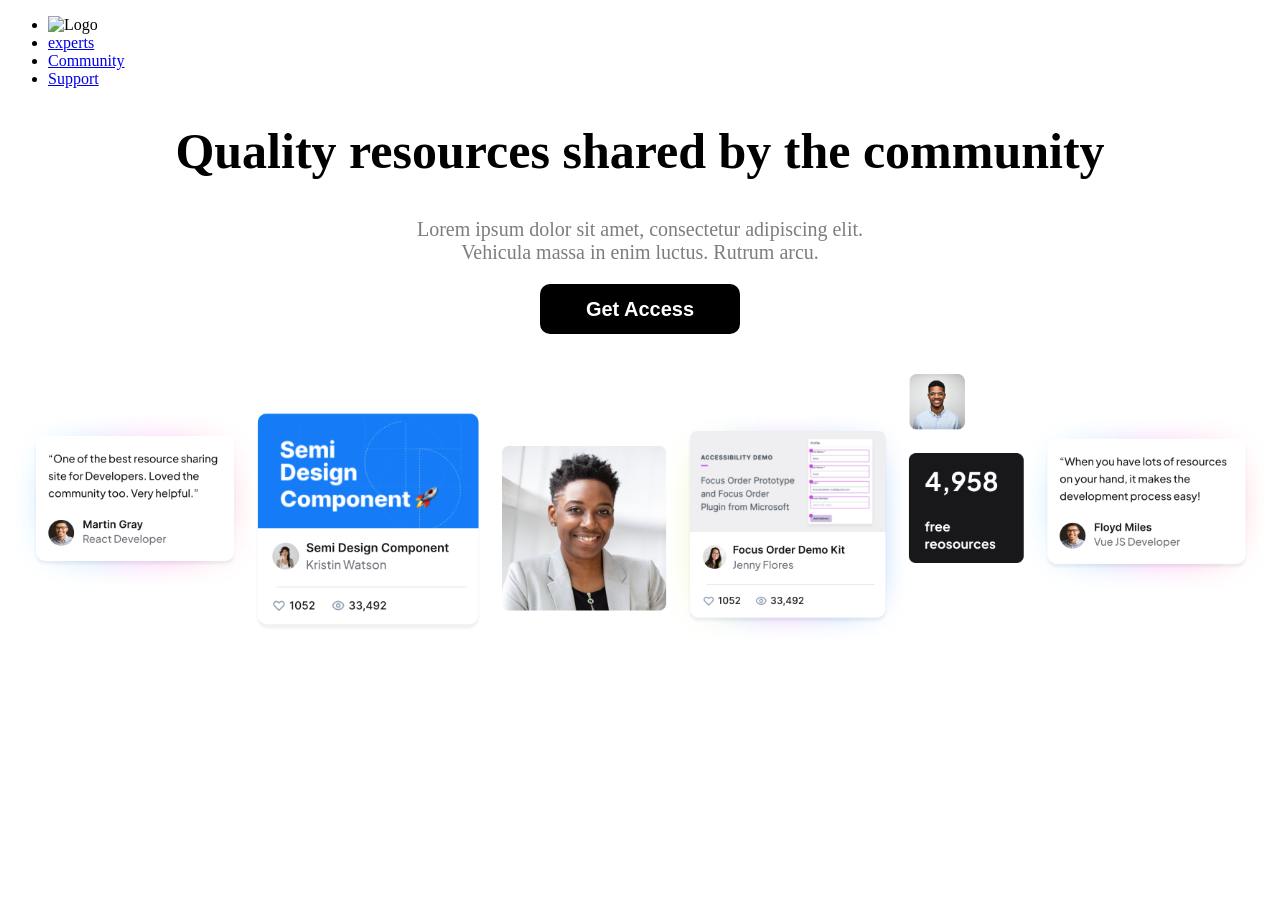
==== index.html @ e7517584 "buat html dan css saya sudah buat bagian header, judul, deskripsi dan button, gambar." ====
<!DOCTYPE html>
<html lang="en">
  <head>
    <meta charset="UTF-8" />
    <meta name="viewport" content="width=device-width, initial-scale=1.0" />
    <title>Belajar HTML , CSS dan JavaScript</title>
    <link rel="stylesheet" href="style.css" />
  </head>
  <body>
    <nav>
      <ul>
        <li><img src="logo.png" alt="Logo" /></li>
        <li><a href="index.html">experts</a></li>
        <li><a href="html.html">Community</a></li>
        <li><a href="css.html">Support</a></li>
      </ul>
    </nav>

    <h1 class="title">Quality resources shared by the community</h1>
    <div class="centered">
      <p class="description">
        Lorem ipsum dolor sit amet, consectetur adipiscing elit. Vehicula massa
        in enim luctus. Rutrum arcu.
      </p>
    </div>

    <div class="centered">
      <button type="button">Get Access</button>
    </div>

    <div class="image-container">
      <img class="image" src="img/illustration.png" alt="Community" />
    </div>
  </body>
</html>
---- style.css ----
.title {
  font-size: 50px;
  text-align: center;
}

.description {
  font-size: 20px;
  text-align: center;
  color: #7d7d7d;
  margin-top: 5px;
  width: 500px;
}

.centered {
  display: flex;
  justify-content: center;
  align-items: center;
}

button {
  background-color: black;
  color: white;
  font-size: 20px;
  font-weight: bold;
  width: 200px;
  height: 50px;
  border: none;
  border-radius: 10px;
}

.image-container {
  display: flex;
  justify-content: center;
  align-items: center;
  margin-top: 20px;
}

.image {
  margin-top: 20px;
  width: 100%;
  height: auto;
}
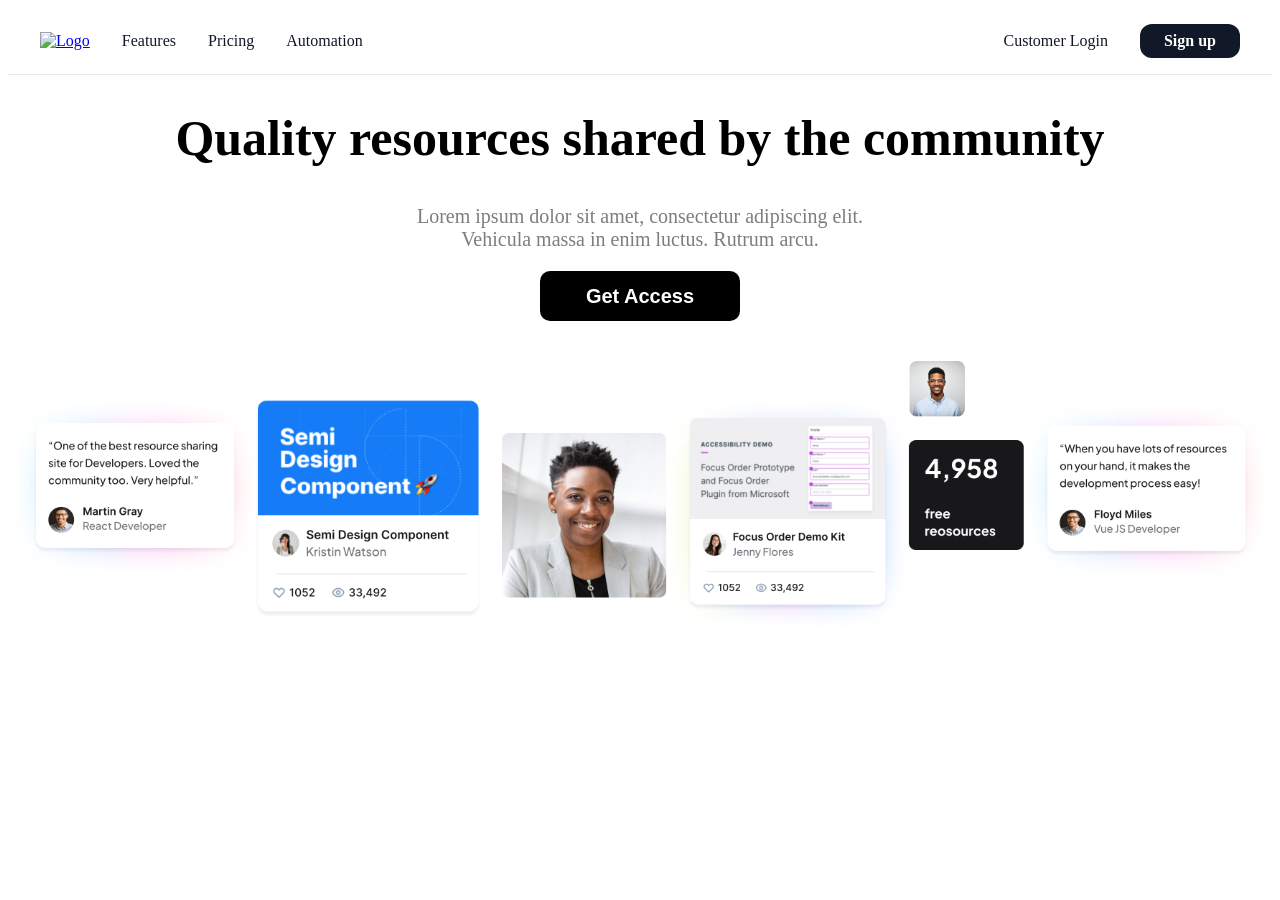
==== commit 4676aab6: "update" ====
--- a/index.html
+++ b/index.html
@@ -5,16 +5,67 @@
     <meta name="viewport" content="width=device-width, initial-scale=1.0" />
     <title>Belajar HTML , CSS dan JavaScript</title>
     <link rel="stylesheet" href="style.css" />
+    <link rel="shortcut icon" href="img/favicon.ico" type="image/x-icon" />
   </head>
+
   <body>
-    <nav>
-      <ul>
-        <li><img src="logo.png" alt="Logo" /></li>
-        <li><a href="index.html">experts</a></li>
-        <li><a href="html.html">Community</a></li>
-        <li><a href="css.html">Support</a></li>
-      </ul>
-    </nav>
+    <header>
+      <div class="container">
+        <!-- Baris utama -->
+        <div class="header-main">
+          <!-- Logo -->
+          <div class="logo">
+            <a href="#"
+              ><img
+                src="https://cdn.rareblocks.xyz/collection/clarity/images/logo.svg"
+                alt="Logo"
+            /></a>
+          </div>
+
+          <!-- Menu kiri (desktop) -->
+          <nav class="menu-left">
+            <a href="#">Features</a>
+            <a href="#">Pricing</a>
+            <a href="#">Automation</a>
+          </nav>
+
+          <!-- Menu kanan (desktop) -->
+          <nav class="menu-right">
+            <a href="#">Customer Login</a>
+            <a href="#" class="btn">Sign up</a>
+          </nav>
+
+          <!-- Tombol burger (mobile) -->
+          <button class="burger" id="burger-btn" aria-label="Toggle Menu">
+            <svg
+              id="burger-icon"
+              xmlns="http://www.w3.org/2000/svg"
+              fill="none"
+              viewBox="0 0 24 24"
+              stroke="currentColor"
+              width="28"
+              height="28"
+            >
+              <path
+                stroke-linecap="round"
+                stroke-linejoin="round"
+                stroke-width="1.5"
+                d="M4 6h16M4 12h16M4 18h16"
+              />
+            </svg>
+          </button>
+        </div>
+
+        <!-- Menu mobile -->
+        <div class="mobile-menu" id="mobile-menu">
+          <a href="#">Features</a>
+          <a href="#">Pricing</a>
+          <a href="#">Automation</a>
+          <a href="#">Customer Login</a>
+          <a href="#" class="btn">Sign up</a>
+        </div>
+      </div>
+    </header>
 
     <h1 class="title">Quality resources shared by the community</h1>
     <div class="centered">
--- a/style.css
+++ b/style.css
@@ -1,3 +1,111 @@
+/* Header */
+header {
+  background: white;
+  border-bottom: 1px solid #e5e7eb;
+  padding: 1rem 0;
+}
+
+/* Container */
+.container {
+  max-width: 1200px;
+  margin: 0 auto;
+  padding: 0 1rem;
+}
+
+/* Baris utama header */
+.header-main {
+  display: flex;
+  align-items: center;
+  justify-content: space-between;
+}
+
+/* Logo */
+.logo img {
+  height: 40px;
+}
+
+/* Menu desktop kiri */
+.menu-left {
+  display: flex;
+  gap: 2rem;
+  margin-left: 2rem;
+  margin-right: auto;
+}
+
+/* Menu desktop kanan */
+.menu-right {
+  display: flex;
+  gap: 2rem;
+  align-items: center;
+}
+
+/* Link menu */
+nav a {
+  text-decoration: none;
+  color: #111827;
+  font-weight: 500;
+  transition: color 0.2s;
+}
+nav a:hover {
+  color: rgba(17, 24, 39, 0.5);
+}
+
+/* Tombol Sign up */
+.btn {
+  background: #111827;
+  color: white;
+  padding: 0.5rem 1.5rem;
+  border-radius: 12px;
+  font-weight: bold;
+  text-decoration: none;
+  transition: background 0.2s;
+}
+.btn:hover {
+  background: #4b5563;
+}
+
+/* Tombol burger */
+.burger {
+  display: none;
+  background: none;
+  border: none;
+  cursor: pointer;
+}
+
+/* Menu mobile */
+.mobile-menu {
+  display: none;
+  flex-direction: column;
+  gap: 1rem;
+  padding: 1rem;
+  background: white;
+  border: 1px solid #e5e7eb;
+  border-radius: 8px;
+  margin-top: 1rem;
+}
+.mobile-menu a {
+  padding: 0.75rem 1rem;
+  border-radius: 8px;
+  transition: background 0.2s;
+}
+.mobile-menu a:hover {
+  background: #f3f4f6;
+}
+
+/* Responsive */
+@media (max-width: 1024px) {
+  .menu-left,
+  .menu-right {
+    display: none; /* Sembunyikan menu desktop */
+  }
+  .burger {
+    display: block; /* Tampilkan tombol burger */
+  }
+  .mobile-menu.show {
+    display: flex; /* Tampilkan menu mobile saat aktif */
+  }
+}
+
 .title {
   font-size: 50px;
   text-align: center;
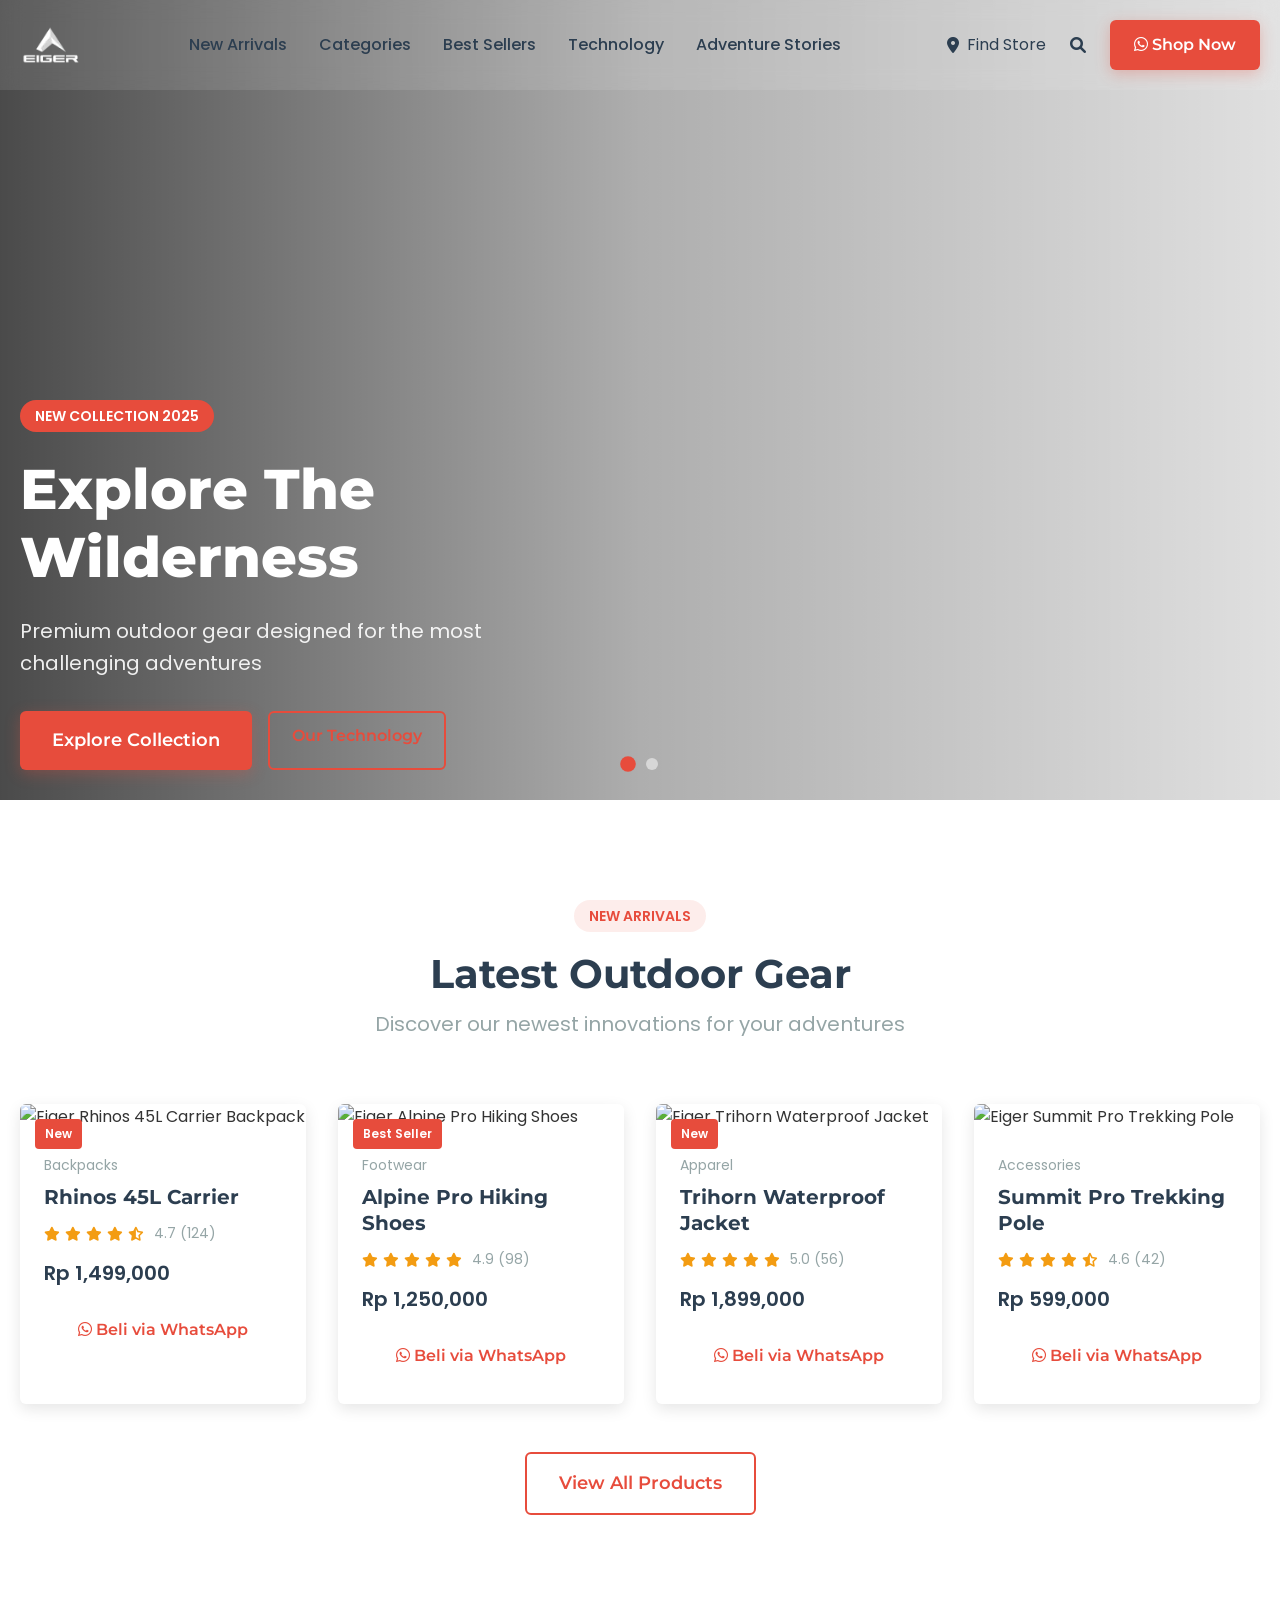
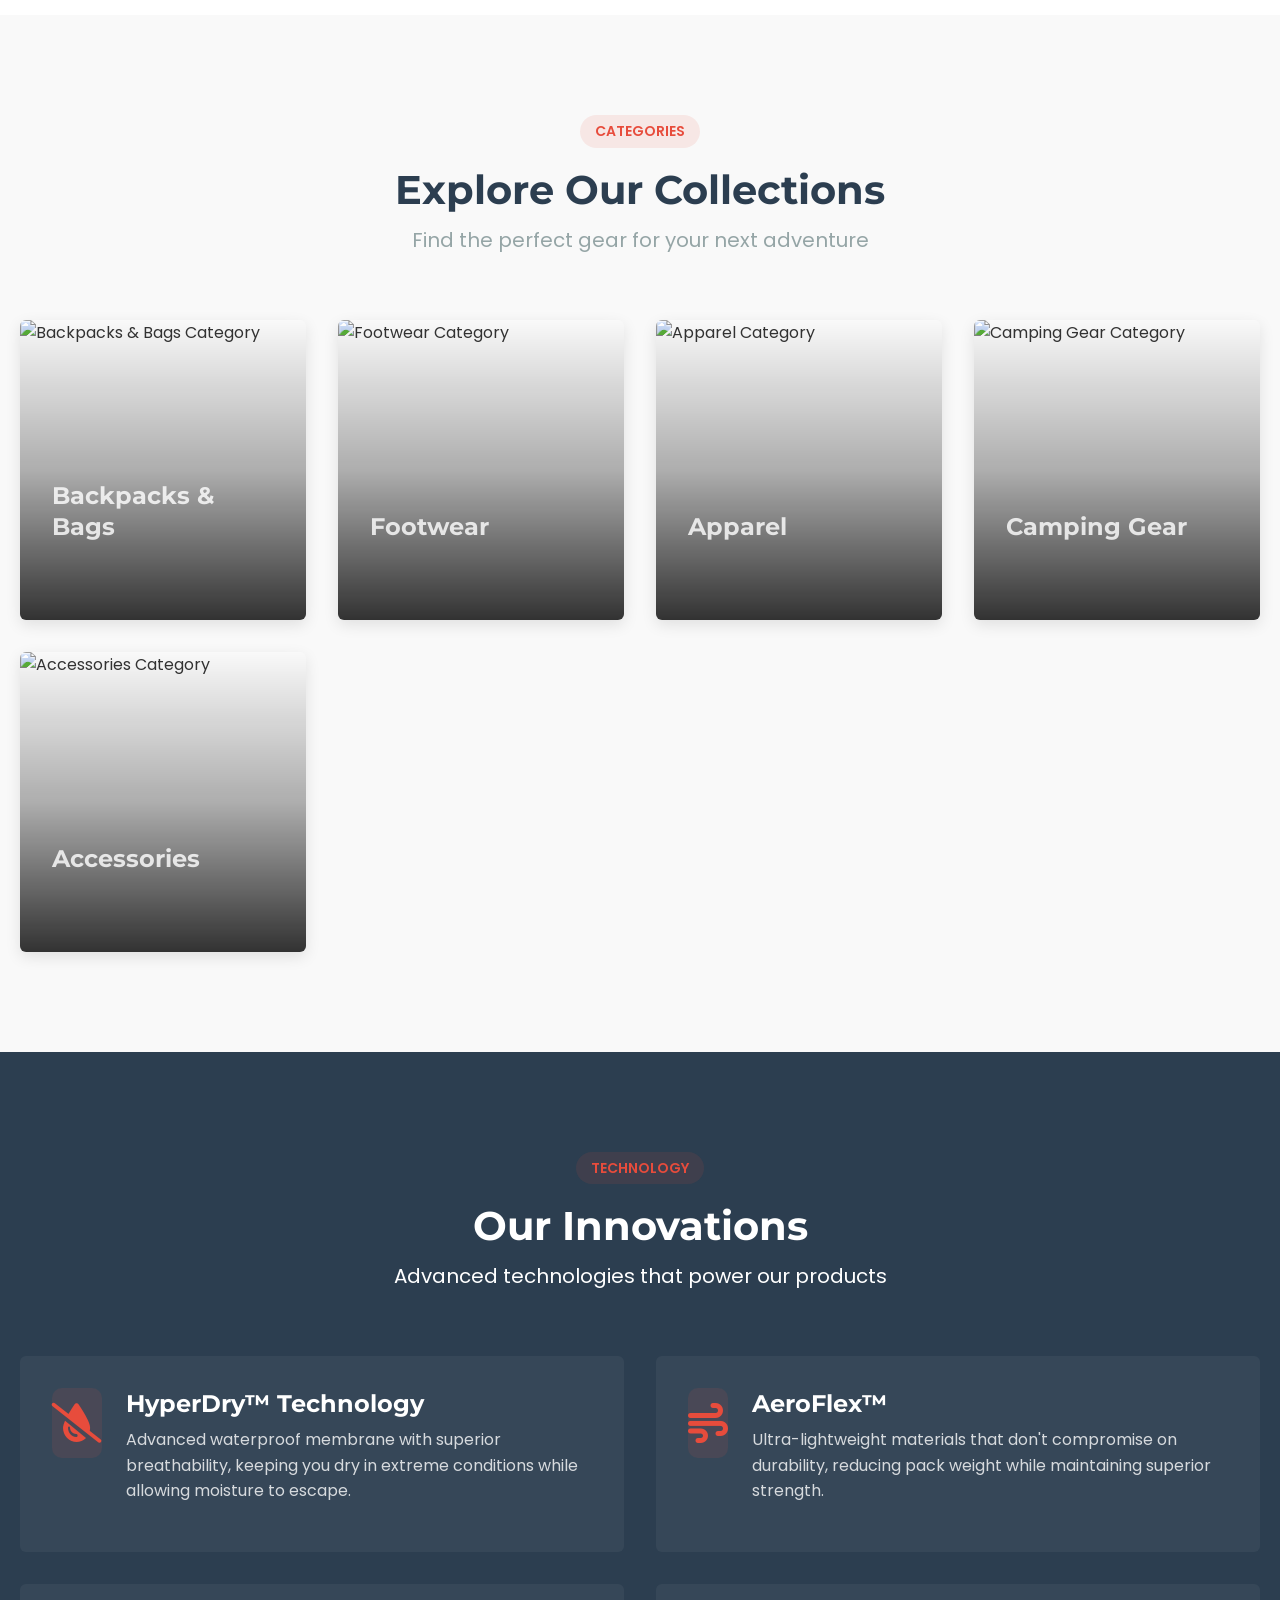
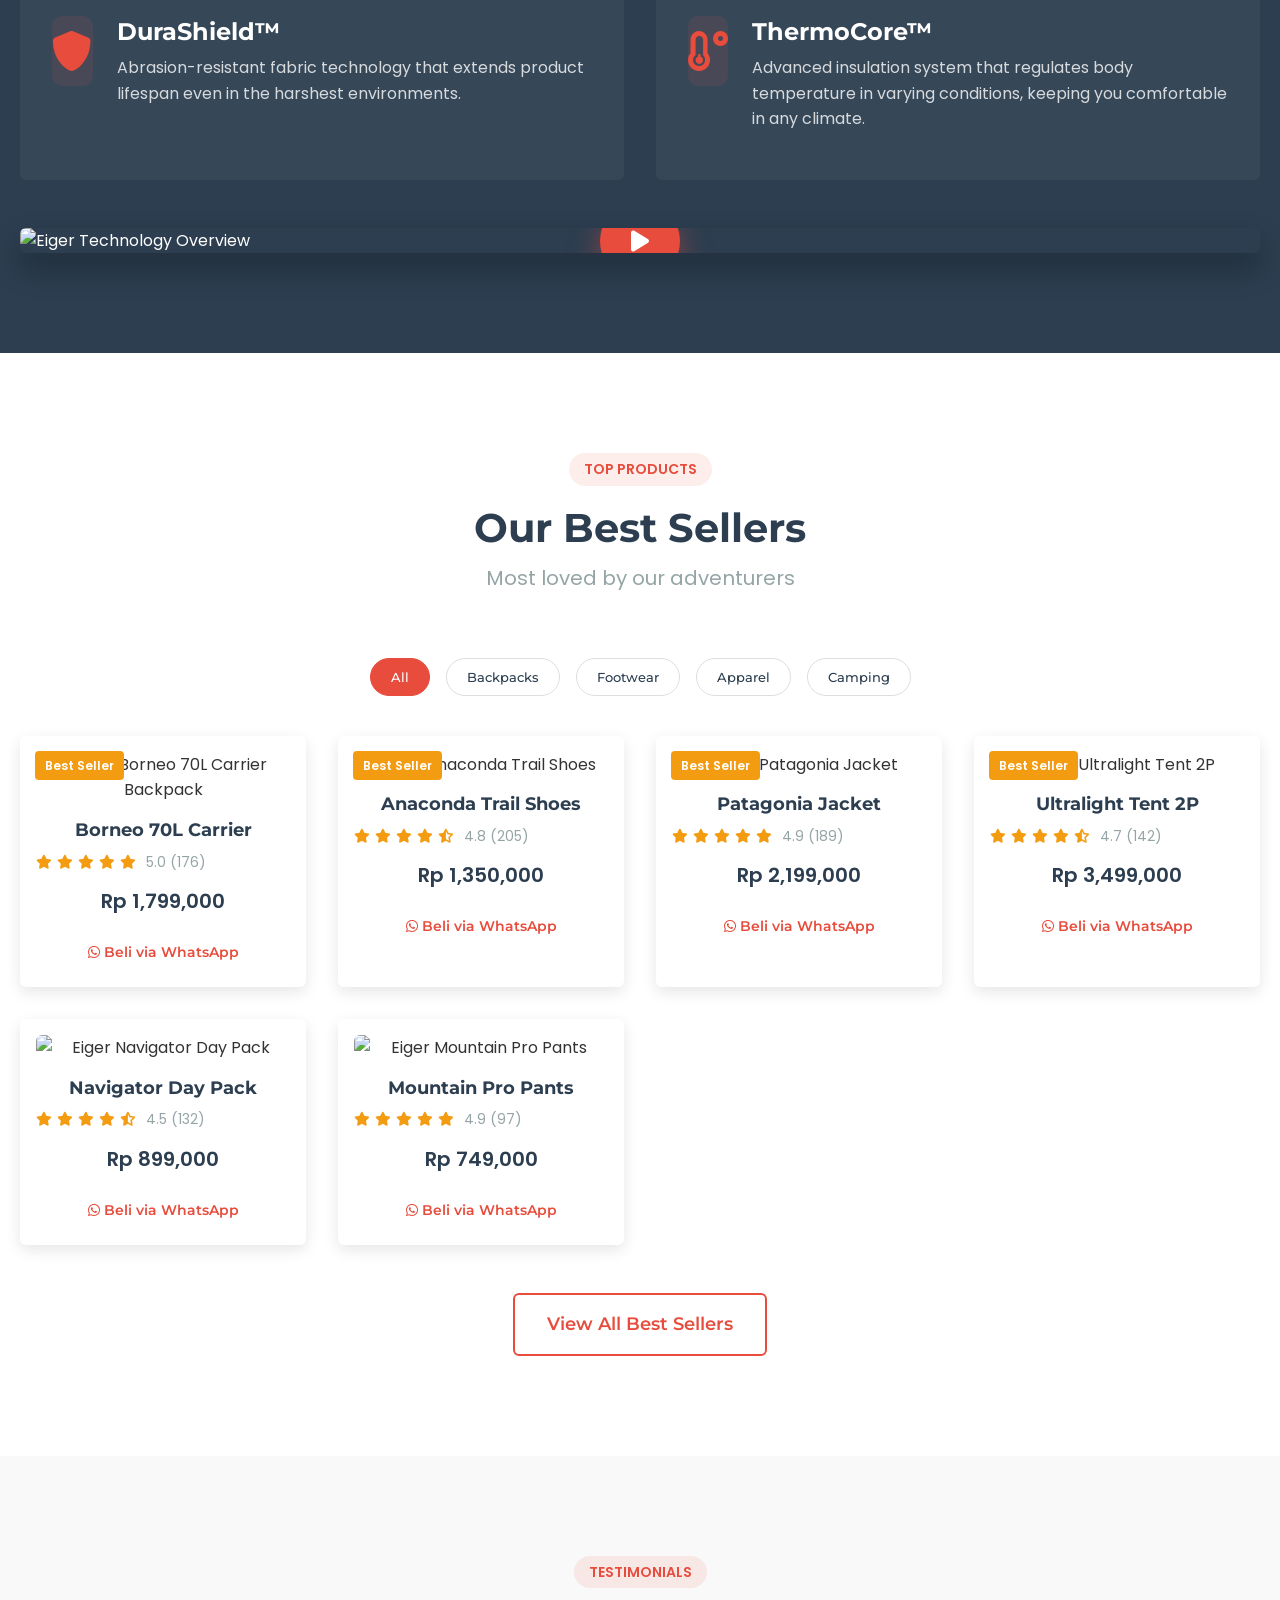
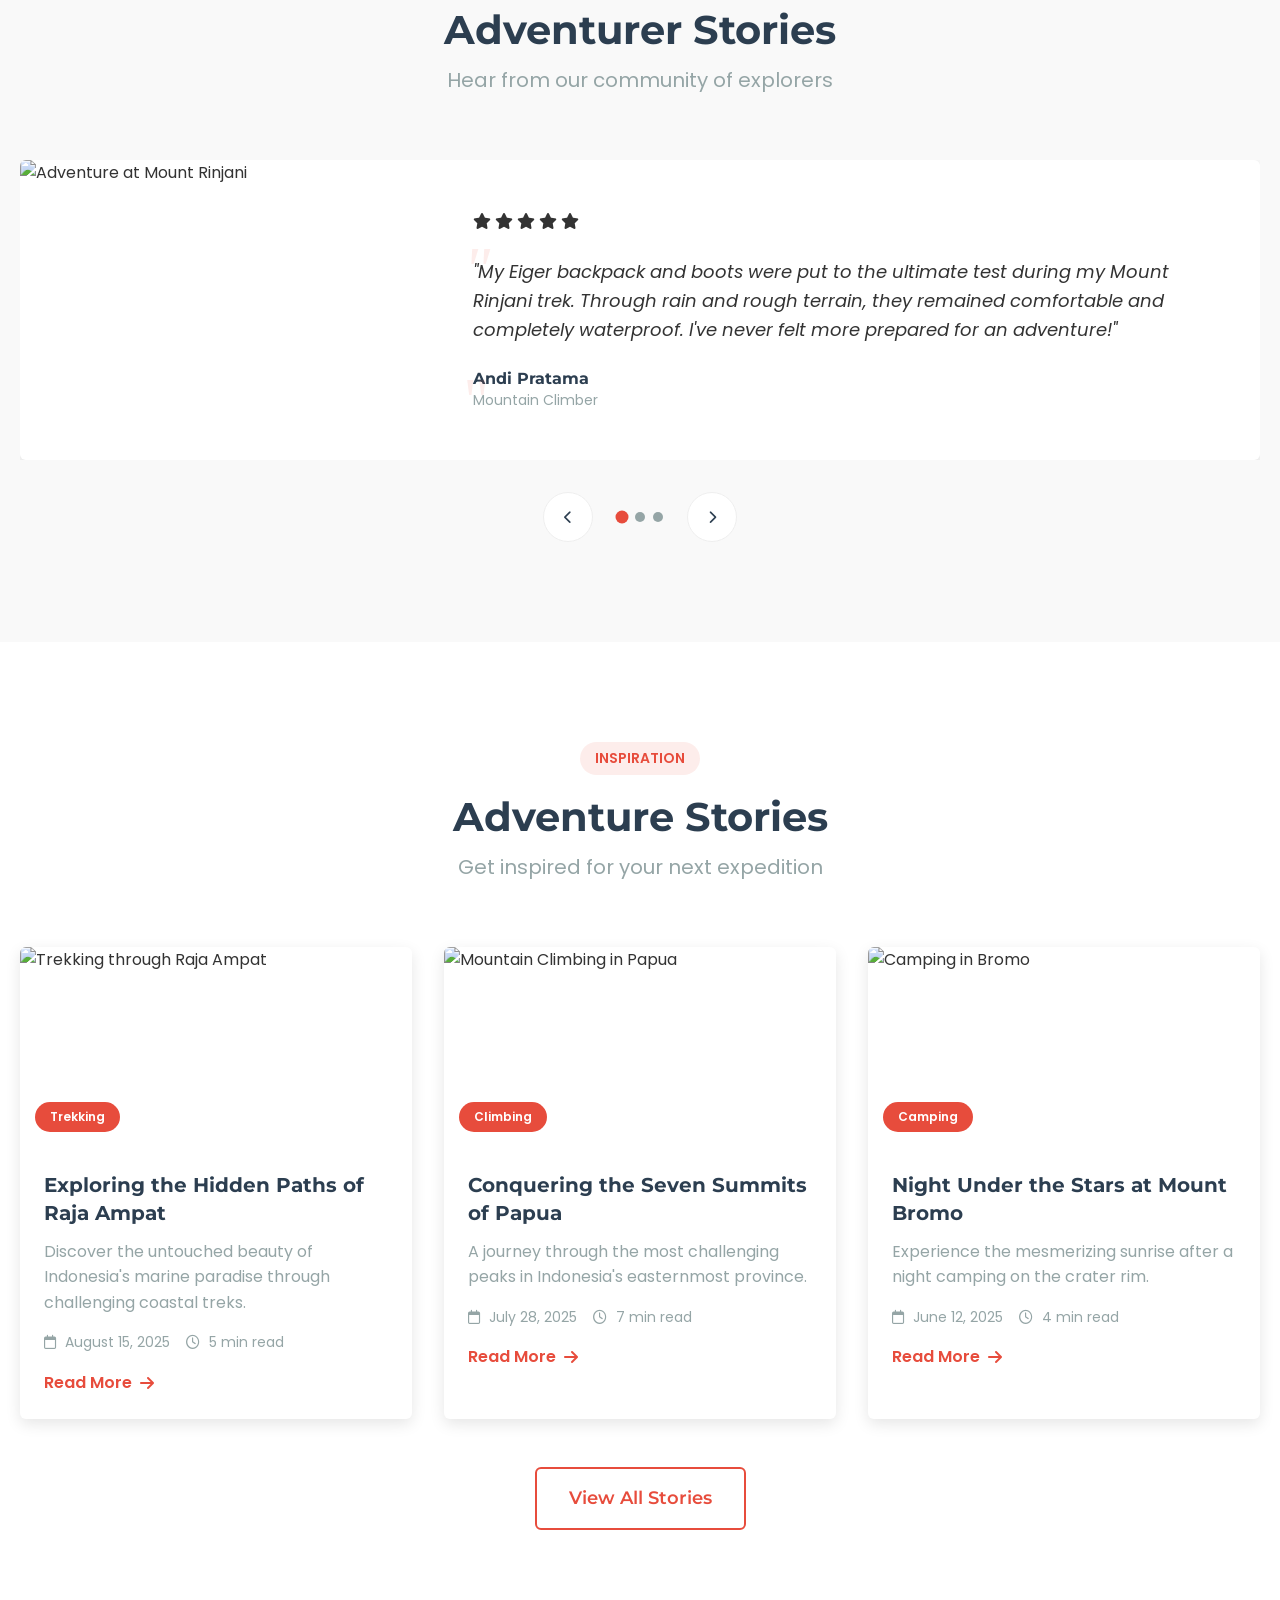
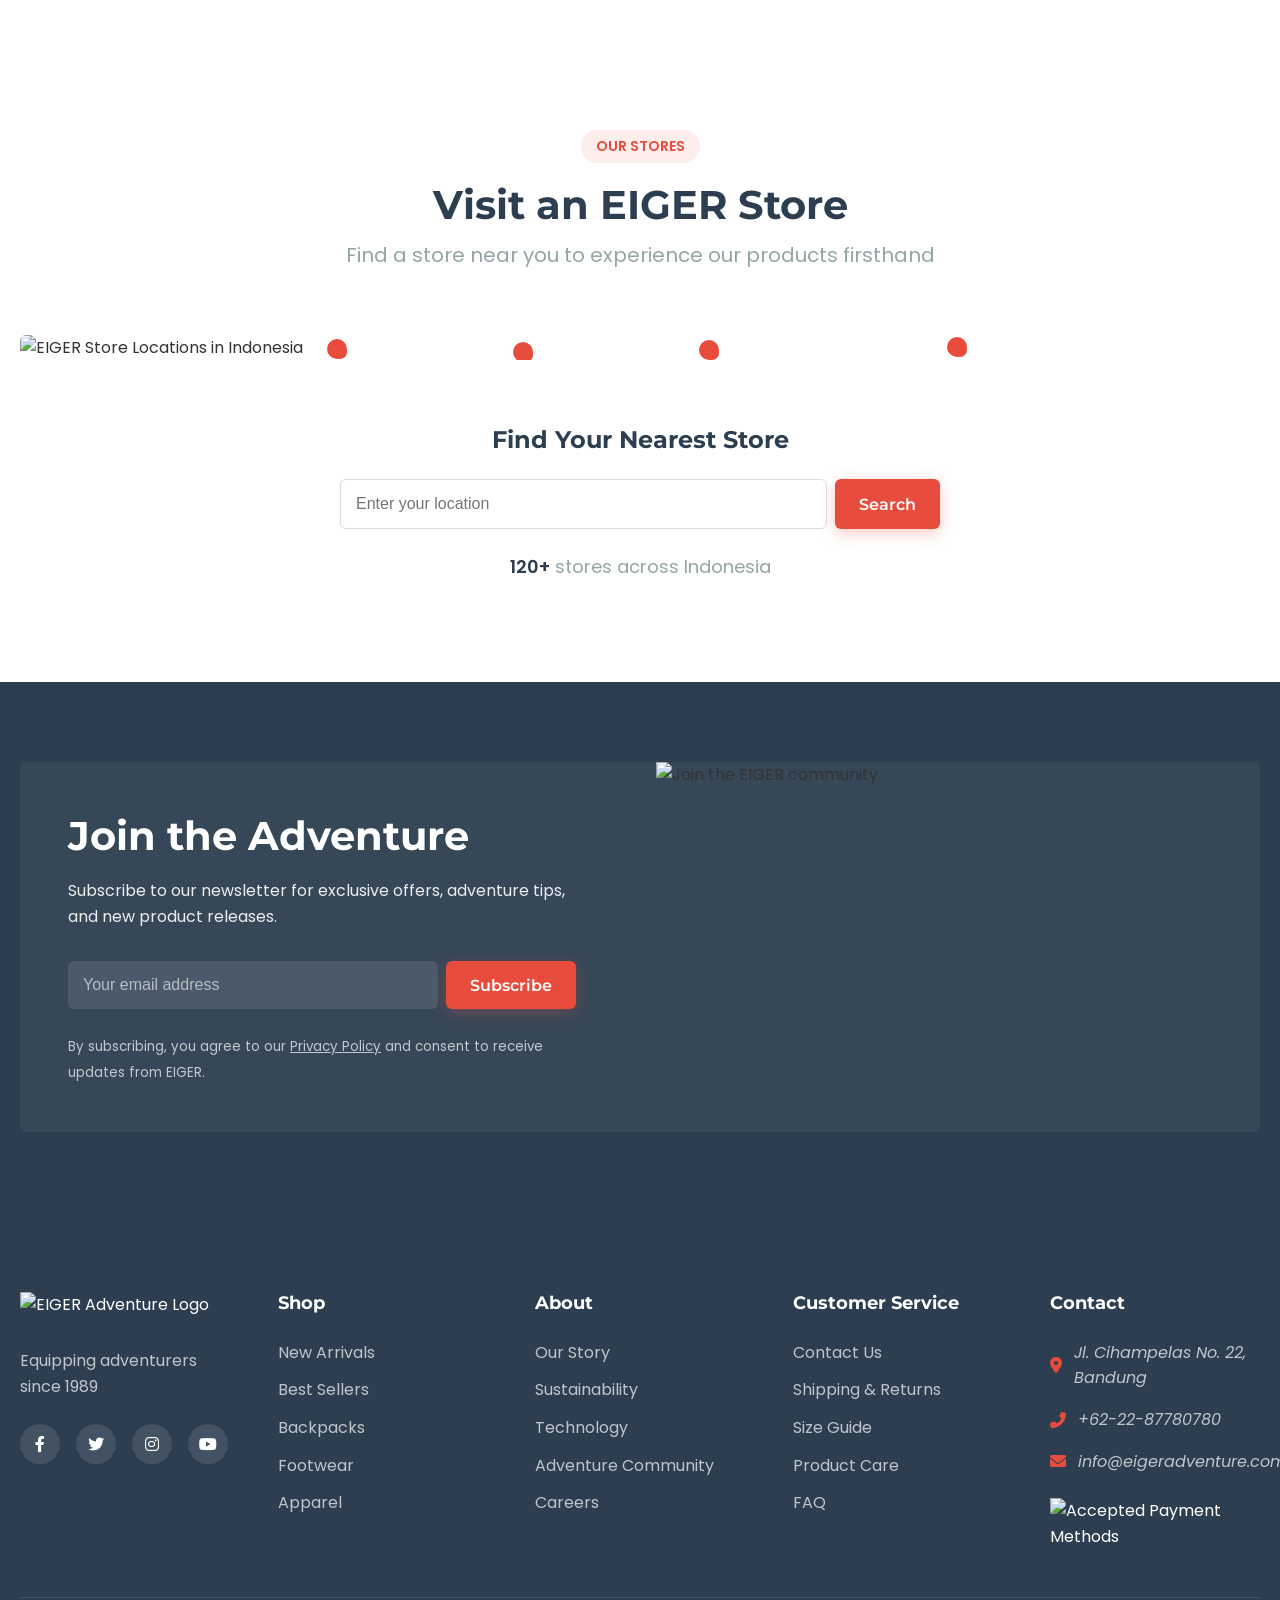
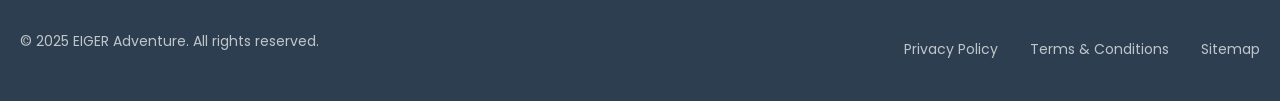
==== commit b6dbb869: "update" ====
--- a/index.html
+++ b/index.html
@@ -1,86 +1,1117 @@
 <!DOCTYPE html>
-<html lang="en">
+<html lang="id">
   <head>
     <meta charset="UTF-8" />
     <meta name="viewport" content="width=device-width, initial-scale=1.0" />
-    <title>Belajar HTML , CSS dan JavaScript</title>
+
+    <!-- SEO Meta Tags -->
+    <title>EIGER Adventure | Outdoor Gear & Apparel Indonesia</title>
+    <meta
+      name="description"
+      content="Peralatan outdoor dan apparel berkualitas tinggi untuk petualangan alam. Produk lokal Indonesia dengan standar internasional. Temukan koleksi terbaru tas, sepatu, jaket, dan perlengkapan outdoor lainnya."
+    />
+    <meta
+      name="keywords"
+      content="eiger, adventure, outdoor, tas gunung, sepatu hiking, jaket gunung, perlengkapan hiking, perlengkapan outdoor, adventure gear, indonesia"
+    />
+
+    <!-- Open Graph / Facebook -->
+    <meta property="og:type" content="website" />
+    <meta property="og:url" content="https://www.eigeradventure.com/id/" />
+    <meta
+      property="og:title"
+      content="EIGER Adventure | Outdoor Gear & Apparel Indonesia"
+    />
+    <meta
+      property="og:description"
+      content="Peralatan outdoor dan apparel berkualitas tinggi untuk petualangan alam. Produk lokal Indonesia dengan standar internasional."
+    />
+    <meta property="og:image" content="img/eiger-social-preview.jpg" />
+
+    <!-- Twitter -->
+    <meta property="twitter:card" content="summary_large_image" />
+    <meta property="twitter:url" content="https://www.eigeradventure.com/id/" />
+    <meta
+      property="twitter:title"
+      content="EIGER Adventure | Outdoor Gear & Apparel Indonesia"
+    />
+    <meta
+      property="twitter:description"
+      content="Peralatan outdoor dan apparel berkualitas tinggi untuk petualangan alam. Produk lokal Indonesia dengan standar internasional."
+    />
+    <meta property="twitter:image" content="img/eiger-social-preview.jpg" />
+
+    <!-- Favicon -->
+    <link
+      rel="shortcut icon"
+      href="img/apple-touch-icon.png"
+      type="image/x-icon"
+    />
+
+    <!-- Fonts -->
+    <link rel="preconnect" href="https://fonts.googleapis.com" />
+    <link rel="preconnect" href="https://fonts.gstatic.com" crossorigin />
+    <link
+      href="https://fonts.googleapis.com/css2?family=Montserrat:wght@400;500;600;700;800&family=Poppins:wght@300;400;500;600;700&display=swap"
+      rel="stylesheet"
+    />
+
+    <!-- Font Awesome -->
+    <link
+      rel="stylesheet"
+      href="https://cdnjs.cloudflare.com/ajax/libs/font-awesome/6.0.0/css/all.min.css"
+    />
+
+    <!-- AOS Animation Library -->
+    <link href="https://unpkg.com/aos@2.3.1/dist/aos.css" rel="stylesheet" />
+
+    <!-- Custom CSS -->
     <link rel="stylesheet" href="style.css" />
-    <link rel="shortcut icon" href="img/favicon.ico" type="image/x-icon" />
+
+    <!-- Structured Data for SEO -->
+    <script type="application/ld+json">
+      {
+        "@context": "https://schema.org",
+        "@type": "Organization",
+        "name": "EIGER Adventure",
+        "url": "https://www.eigeradventure.com/id/",
+        "logo": "https://www.eigeradventure.com/id/img/logo.png",
+        "contactPoint": {
+          "@type": "ContactPoint",
+          "telephone": "+62-22-87780780",
+          "contactType": "customer service",
+          "availableLanguage": ["Indonesian", "English"]
+        },
+        "sameAs": [
+          "https://www.facebook.com/eigeradventure",
+          "https://twitter.com/eigeradventure",
+          "https://www.instagram.com/eigeradventure/",
+          "https://www.youtube.com/user/eigerchannel"
+        ]
+      }
+    </script>
   </head>
 
   <body>
-    <header>
+    <!-- Header Navigation -->
+    <header class="glass-nav">
       <div class="container">
-        <!-- Baris utama -->
         <div class="header-main">
           <!-- Logo -->
           <div class="logo">
-            <a href="#"
-              ><img
-                src="https://cdn.rareblocks.xyz/collection/clarity/images/logo.svg"
-                alt="Logo"
-            /></a>
-          </div>
-
-          <!-- Menu kiri (desktop) -->
-          <nav class="menu-left">
-            <a href="#">Features</a>
-            <a href="#">Pricing</a>
-            <a href="#">Automation</a>
+            <a href="#">
+              <img
+                src="img/logo_white.webp"
+                alt="EIGER Adventure Logo"
+                class="logo-img"
+              />
+            </a>
+          </div>
+
+          <!-- Desktop Menu -->
+          <nav class="main-nav">
+            <ul>
+              <li><a href="#new-arrivals">New Arrivals</a></li>
+              <li><a href="#categories">Categories</a></li>
+              <li><a href="#best-sellers">Best Sellers</a></li>
+              <li><a href="#technology">Technology</a></li>
+              <li><a href="#stories">Adventure Stories</a></li>
+            </ul>
           </nav>
 
-          <!-- Menu kanan (desktop) -->
-          <nav class="menu-right">
-            <a href="#">Customer Login</a>
-            <a href="#" class="btn">Sign up</a>
-          </nav>
-
-          <!-- Tombol burger (mobile) -->
+          <!-- Right Menu -->
+          <div class="nav-right">
+            <a href="#stores" class="nav-link"
+              ><i class="fas fa-map-marker-alt"></i> Find Store</a
+            >
+            <a href="#" class="nav-link"><i class="fas fa-search"></i></a>
+            <a
+              href="https://wa.me/6281234567890?text=Halo,%20saya%20tertarik%20dengan%20produk%20EIGER.%20Bisa%20saya%20tanya-tanya%20lebih%20lanjut?"
+              class="btn btn-primary"
+              ><i class="fab fa-whatsapp"></i> Shop Now</a
+            >
+          </div>
+
+          <!-- Mobile Menu Button -->
           <button class="burger" id="burger-btn" aria-label="Toggle Menu">
-            <svg
-              id="burger-icon"
-              xmlns="http://www.w3.org/2000/svg"
-              fill="none"
-              viewBox="0 0 24 24"
-              stroke="currentColor"
-              width="28"
-              height="28"
-            >
-              <path
-                stroke-linecap="round"
-                stroke-linejoin="round"
-                stroke-width="1.5"
-                d="M4 6h16M4 12h16M4 18h16"
-              />
-            </svg>
+            <span class="burger-line"></span>
+            <span class="burger-line"></span>
+            <span class="burger-line"></span>
           </button>
         </div>
-
-        <!-- Menu mobile -->
-        <div class="mobile-menu" id="mobile-menu">
-          <a href="#">Features</a>
-          <a href="#">Pricing</a>
-          <a href="#">Automation</a>
-          <a href="#">Customer Login</a>
-          <a href="#" class="btn">Sign up</a>
+      </div>
+
+      <!-- Mobile Menu -->
+      <div class="mobile-menu" id="mobile-menu">
+        <div class="container">
+          <ul>
+            <li><a href="#new-arrivals">New Arrivals</a></li>
+            <li><a href="#categories">Categories</a></li>
+            <li><a href="#best-sellers">Best Sellers</a></li>
+            <li><a href="#technology">Technology</a></li>
+            <li><a href="#stories">Adventure Stories</a></li>
+            <li><a href="#stores">Find Store</a></li>
+            <li>
+              <a
+                href="https://wa.me/6281234567890?text=Halo,%20saya%20tertarik%20dengan%20produk%20EIGER.%20Bisa%20saya%20tanya-tanya%20lebih%20lanjut?"
+                class="btn btn-primary"
+                ><i class="fab fa-whatsapp"></i> Shop Now</a
+              >
+            </li>
+          </ul>
         </div>
       </div>
     </header>
 
-    <h1 class="title">Quality resources shared by the community</h1>
-    <div class="centered">
-      <p class="description">
-        Lorem ipsum dolor sit amet, consectetur adipiscing elit. Vehicula massa
-        in enim luctus. Rutrum arcu.
-      </p>
-    </div>
-
-    <div class="centered">
-      <button type="button">Get Access</button>
-    </div>
-
-    <div class="image-container">
-      <img class="image" src="img/illustration.png" alt="Community" />
-    </div>
+    <!-- Hero Section -->
+    <section class="hero">
+      <div class="hero-slider" id="hero-slider">
+        <div class="hero-slide active">
+          <div
+            class="hero-image"
+            style="background-image: url('img/hero-1.jpg')"
+          >
+            <div class="container">
+              <div class="hero-content" data-aos="fade-right">
+                <span class="hero-label">New Collection 2025</span>
+                <h1>Explore The Wilderness</h1>
+                <p>
+                  Premium outdoor gear designed for the most challenging
+                  adventures
+                </p>
+                <div class="hero-cta">
+                  <a href="#" class="btn btn-primary btn-lg"
+                    >Explore Collection</a
+                  >
+                  <a href="#technology" class="btn btn-outline"
+                    >Our Technology</a
+                  >
+                </div>
+              </div>
+            </div>
+          </div>
+        </div>
+        <div class="hero-slide">
+          <div
+            class="hero-image"
+            style="background-image: url('img/hero-2.jpg')"
+          >
+            <div class="container">
+              <div class="hero-content" data-aos="fade-right">
+                <span class="hero-label">Limited Edition</span>
+                <h1>Adventure Starts Here</h1>
+                <p>Equip yourself with gear that pushes boundaries</p>
+                <div class="hero-cta">
+                  <a href="#" class="btn btn-primary btn-lg">Shop Now</a>
+                  <a href="#best-sellers" class="btn btn-outline"
+                    >Best Sellers</a
+                  >
+                </div>
+              </div>
+            </div>
+          </div>
+        </div>
+        <div class="hero-slider-controls">
+          <div class="container">
+            <div class="slider-dots">
+              <span class="dot active" data-slide="0"></span>
+              <span class="dot" data-slide="1"></span>
+            </div>
+          </div>
+        </div>
+      </div>
+    </section>
+
+    <!-- Featured Products Section -->
+    <section class="featured-products" id="new-arrivals">
+      <div class="container">
+        <div class="section-header" data-aos="fade-up">
+          <span class="section-tag">New Arrivals</span>
+          <h2>Latest Outdoor Gear</h2>
+          <p class="section-subtitle">
+            Discover our newest innovations for your adventures
+          </p>
+        </div>
+
+        <div class="featured-grid">
+          <div class="featured-card" data-aos="fade-up" data-aos-delay="100">
+            <div class="product-badge">New</div>
+            <div class="featured-image">
+              <img
+                src="img/product-1.jpg"
+                alt="Eiger Rhinos 45L Carrier Backpack"
+              />
+              <div class="featured-actions">
+                <button class="action-btn">
+                  <i class="fas fa-search"></i>
+                </button>
+                <button class="action-btn"><i class="fas fa-heart"></i></button>
+              </div>
+            </div>
+            <div class="featured-details">
+              <span class="product-category">Backpacks</span>
+              <h3>Rhinos 45L Carrier</h3>
+              <div class="product-rating">
+                <i class="fas fa-star"></i>
+                <i class="fas fa-star"></i>
+                <i class="fas fa-star"></i>
+                <i class="fas fa-star"></i>
+                <i class="fas fa-star-half-alt"></i>
+                <span>4.7 (124)</span>
+              </div>
+              <div class="product-price">
+                <span class="current-price">Rp 1,499,000</span>
+              </div>
+              <a
+                href="https://wa.me/6281234567890?text=Halo,%20saya%20tertarik%20dengan%20produk%20Eiger%20Rhinos%2045L%20Carrier%20(Rp%201.499.000).%20Apakah%20masih%20tersedia?"
+                class="btn btn-whatsapp btn-block"
+                ><i class="fab fa-whatsapp"></i> Beli via WhatsApp</a
+              >
+            </div>
+          </div>
+
+          <div class="featured-card" data-aos="fade-up" data-aos-delay="200">
+            <div class="product-badge">Best Seller</div>
+            <div class="featured-image">
+              <img
+                src="img/product-2.jpg"
+                alt="Eiger Alpine Pro Hiking Shoes"
+              />
+              <div class="featured-actions">
+                <button class="action-btn">
+                  <i class="fas fa-search"></i>
+                </button>
+                <button class="action-btn"><i class="fas fa-heart"></i></button>
+              </div>
+            </div>
+            <div class="featured-details">
+              <span class="product-category">Footwear</span>
+              <h3>Alpine Pro Hiking Shoes</h3>
+              <div class="product-rating">
+                <i class="fas fa-star"></i>
+                <i class="fas fa-star"></i>
+                <i class="fas fa-star"></i>
+                <i class="fas fa-star"></i>
+                <i class="fas fa-star"></i>
+                <span>4.9 (98)</span>
+              </div>
+              <div class="product-price">
+                <span class="current-price">Rp 1,250,000</span>
+              </div>
+              <a
+                href="https://wa.me/6281234567890?text=Halo,%20saya%20tertarik%20dengan%20produk%20Eiger%20Alpine%20Pro%20Hiking%20Shoes%20(Rp%201.250.000).%20Apakah%20masih%20tersedia?"
+                class="btn btn-whatsapp btn-block"
+                ><i class="fab fa-whatsapp"></i> Beli via WhatsApp</a
+              >
+            </div>
+          </div>
+
+          <div class="featured-card" data-aos="fade-up" data-aos-delay="300">
+            <div class="product-badge">New</div>
+            <div class="featured-image">
+              <img
+                src="img/product-3.jpg"
+                alt="Eiger Trihorn Waterproof Jacket"
+              />
+              <div class="featured-actions">
+                <button class="action-btn">
+                  <i class="fas fa-search"></i>
+                </button>
+                <button class="action-btn"><i class="fas fa-heart"></i></button>
+              </div>
+            </div>
+            <div class="featured-details">
+              <span class="product-category">Apparel</span>
+              <h3>Trihorn Waterproof Jacket</h3>
+              <div class="product-rating">
+                <i class="fas fa-star"></i>
+                <i class="fas fa-star"></i>
+                <i class="fas fa-star"></i>
+                <i class="fas fa-star"></i>
+                <i class="fas fa-star"></i>
+                <span>5.0 (56)</span>
+              </div>
+              <div class="product-price">
+                <span class="current-price">Rp 1,899,000</span>
+              </div>
+              <a
+                href="https://wa.me/6281234567890?text=Halo,%20saya%20tertarik%20dengan%20produk%20Eiger%20Trihorn%20Waterproof%20Jacket%20(Rp%201.899.000).%20Apakah%20masih%20tersedia?"
+                class="btn btn-whatsapp btn-block"
+                ><i class="fab fa-whatsapp"></i> Beli via WhatsApp</a
+              >
+            </div>
+          </div>
+
+          <div class="featured-card" data-aos="fade-up" data-aos-delay="400">
+            <div class="featured-image">
+              <img
+                src="img/product-4.jpg"
+                alt="Eiger Summit Pro Trekking Pole"
+              />
+              <div class="featured-actions">
+                <button class="action-btn">
+                  <i class="fas fa-search"></i>
+                </button>
+                <button class="action-btn"><i class="fas fa-heart"></i></button>
+              </div>
+            </div>
+            <div class="featured-details">
+              <span class="product-category">Accessories</span>
+              <h3>Summit Pro Trekking Pole</h3>
+              <div class="product-rating">
+                <i class="fas fa-star"></i>
+                <i class="fas fa-star"></i>
+                <i class="fas fa-star"></i>
+                <i class="fas fa-star"></i>
+                <i class="fas fa-star-half-alt"></i>
+                <span>4.6 (42)</span>
+              </div>
+              <div class="product-price">
+                <span class="current-price">Rp 599,000</span>
+              </div>
+              <a
+                href="https://wa.me/6281234567890?text=Halo,%20saya%20tertarik%20dengan%20produk%20Eiger%20Summit%20Pro%20Trekking%20Pole%20(Rp%20599.000).%20Apakah%20masih%20tersedia?"
+                class="btn btn-whatsapp btn-block"
+                ><i class="fab fa-whatsapp"></i> Beli via WhatsApp</a
+              >
+            </div>
+          </div>
+        </div>
+
+        <div class="section-footer" data-aos="fade-up">
+          <a href="#" class="btn btn-outline btn-lg">View All Products</a>
+        </div>
+      </div>
+    </section>
+
+    <!-- Categories Section -->
+    <section class="categories" id="categories">
+      <div class="container">
+        <div class="section-header" data-aos="fade-up">
+          <span class="section-tag">Categories</span>
+          <h2>Explore Our Collections</h2>
+          <p class="section-subtitle">
+            Find the perfect gear for your next adventure
+          </p>
+        </div>
+
+        <div class="categories-grid">
+          <div class="category-card" data-aos="zoom-in" data-aos-delay="100">
+            <div class="category-image">
+              <img src="img/category-1.jpg" alt="Backpacks & Bags Category" />
+              <div class="category-overlay">
+                <h3>Backpacks & Bags</h3>
+                <a href="#" class="btn btn-light">Explore</a>
+              </div>
+            </div>
+          </div>
+
+          <div class="category-card" data-aos="zoom-in" data-aos-delay="200">
+            <div class="category-image">
+              <img src="img/category-2.jpg" alt="Footwear Category" />
+              <div class="category-overlay">
+                <h3>Footwear</h3>
+                <a href="#" class="btn btn-light">Explore</a>
+              </div>
+            </div>
+          </div>
+
+          <div class="category-card" data-aos="zoom-in" data-aos-delay="300">
+            <div class="category-image">
+              <img src="img/category-3.jpg" alt="Apparel Category" />
+              <div class="category-overlay">
+                <h3>Apparel</h3>
+                <a href="#" class="btn btn-light">Explore</a>
+              </div>
+            </div>
+          </div>
+
+          <div class="category-card" data-aos="zoom-in" data-aos-delay="400">
+            <div class="category-image">
+              <img src="img/category-4.jpg" alt="Camping Gear Category" />
+              <div class="category-overlay">
+                <h3>Camping Gear</h3>
+                <a href="#" class="btn btn-light">Explore</a>
+              </div>
+            </div>
+          </div>
+
+          <div class="category-card" data-aos="zoom-in" data-aos-delay="500">
+            <div class="category-image">
+              <img src="img/category-5.jpg" alt="Accessories Category" />
+              <div class="category-overlay">
+                <h3>Accessories</h3>
+                <a href="#" class="btn btn-light">Explore</a>
+              </div>
+            </div>
+          </div>
+        </div>
+      </div>
+    </section>
+
+    <!-- Technology Section -->
+    <section class="technology" id="technology">
+      <div class="container">
+        <div class="section-header light-text" data-aos="fade-up">
+          <span class="section-tag">Technology</span>
+          <h2>Our Innovations</h2>
+          <p class="section-subtitle">
+            Advanced technologies that power our products
+          </p>
+        </div>
+
+        <div class="tech-grid">
+          <div class="tech-item" data-aos="fade-right">
+            <div class="tech-icon">
+              <i class="fas fa-tint-slash"></i>
+            </div>
+            <div class="tech-content">
+              <h3>HyperDry™ Technology</h3>
+              <p>
+                Advanced waterproof membrane with superior breathability,
+                keeping you dry in extreme conditions while allowing moisture to
+                escape.
+              </p>
+            </div>
+          </div>
+
+          <div class="tech-item" data-aos="fade-left">
+            <div class="tech-icon">
+              <i class="fas fa-wind"></i>
+            </div>
+            <div class="tech-content">
+              <h3>AeroFlex™</h3>
+              <p>
+                Ultra-lightweight materials that don't compromise on durability,
+                reducing pack weight while maintaining superior strength.
+              </p>
+            </div>
+          </div>
+
+          <div class="tech-item" data-aos="fade-right">
+            <div class="tech-icon">
+              <i class="fas fa-shield-alt"></i>
+            </div>
+            <div class="tech-content">
+              <h3>DuraShield™</h3>
+              <p>
+                Abrasion-resistant fabric technology that extends product
+                lifespan even in the harshest environments.
+              </p>
+            </div>
+          </div>
+
+          <div class="tech-item" data-aos="fade-left">
+            <div class="tech-icon">
+              <i class="fas fa-temperature-low"></i>
+            </div>
+            <div class="tech-content">
+              <h3>ThermoCore™</h3>
+              <p>
+                Advanced insulation system that regulates body temperature in
+                varying conditions, keeping you comfortable in any climate.
+              </p>
+            </div>
+          </div>
+        </div>
+
+        <div class="tech-video" data-aos="zoom-in">
+          <div class="video-wrapper">
+            <img
+              src="img/tech-video-thumbnail.jpg"
+              alt="Eiger Technology Overview"
+              class="video-thumbnail"
+            />
+            <button class="play-btn" aria-label="Play Video">
+              <i class="fas fa-play"></i>
+            </button>
+          </div>
+        </div>
+      </div>
+    </section>
+
+    <!-- Best Sellers Section -->
+    <section class="best-sellers" id="best-sellers">
+      <div class="container">
+        <div class="section-header" data-aos="fade-up">
+          <span class="section-tag">Top Products</span>
+          <h2>Our Best Sellers</h2>
+          <p class="section-subtitle">Most loved by our adventurers</p>
+        </div>
+
+        <div class="tabs-navigation" data-aos="fade-up">
+          <button class="tab-btn active" data-category="all">All</button>
+          <button class="tab-btn" data-category="backpacks">Backpacks</button>
+          <button class="tab-btn" data-category="footwear">Footwear</button>
+          <button class="tab-btn" data-category="apparel">Apparel</button>
+          <button class="tab-btn" data-category="camping">Camping</button>
+        </div>
+
+        <div class="best-seller-grid" data-aos="fade-up">
+          <div class="product-card" data-category="backpacks">
+            <div class="product-badge bestseller">Best Seller</div>
+            <img
+              src="img/bestseller-1.jpg"
+              alt="Eiger Borneo 70L Carrier Backpack"
+            />
+            <div class="product-details">
+              <h3>Borneo 70L Carrier</h3>
+              <div class="product-rating">
+                <i class="fas fa-star"></i>
+                <i class="fas fa-star"></i>
+                <i class="fas fa-star"></i>
+                <i class="fas fa-star"></i>
+                <i class="fas fa-star"></i>
+                <span>5.0 (176)</span>
+              </div>
+              <div class="product-price">
+                <span class="current-price">Rp 1,799,000</span>
+              </div>
+              <a
+                href="https://wa.me/6281234567890?text=Halo,%20saya%20tertarik%20dengan%20produk%20Eiger%20Borneo%2070L%20Carrier%20(Rp%201.799.000).%20Apakah%20masih%20tersedia?"
+                class="btn btn-whatsapp btn-sm"
+                ><i class="fab fa-whatsapp"></i> Beli via WhatsApp</a
+              >
+            </div>
+          </div>
+
+          <div class="product-card" data-category="footwear">
+            <div class="product-badge bestseller">Best Seller</div>
+            <img src="img/bestseller-2.jpg" alt="Eiger Anaconda Trail Shoes" />
+            <div class="product-details">
+              <h3>Anaconda Trail Shoes</h3>
+              <div class="product-rating">
+                <i class="fas fa-star"></i>
+                <i class="fas fa-star"></i>
+                <i class="fas fa-star"></i>
+                <i class="fas fa-star"></i>
+                <i class="fas fa-star-half-alt"></i>
+                <span>4.8 (205)</span>
+              </div>
+              <div class="product-price">
+                <span class="current-price">Rp 1,350,000</span>
+              </div>
+              <a
+                href="https://wa.me/6281234567890?text=Halo,%20saya%20tertarik%20dengan%20produk%20Eiger%20Anaconda%20Trail%20Shoes%20(Rp%201.350.000).%20Apakah%20masih%20tersedia?"
+                class="btn btn-whatsapp btn-sm"
+                ><i class="fab fa-whatsapp"></i> Beli via WhatsApp</a
+              >
+            </div>
+          </div>
+
+          <div class="product-card" data-category="apparel">
+            <div class="product-badge bestseller">Best Seller</div>
+            <img src="img/bestseller-3.jpg" alt="Eiger Patagonia Jacket" />
+            <div class="product-details">
+              <h3>Patagonia Jacket</h3>
+              <div class="product-rating">
+                <i class="fas fa-star"></i>
+                <i class="fas fa-star"></i>
+                <i class="fas fa-star"></i>
+                <i class="fas fa-star"></i>
+                <i class="fas fa-star"></i>
+                <span>4.9 (189)</span>
+              </div>
+              <div class="product-price">
+                <span class="current-price">Rp 2,199,000</span>
+              </div>
+              <a
+                href="https://wa.me/6281234567890?text=Halo,%20saya%20tertarik%20dengan%20produk%20Eiger%20Patagonia%20Jacket%20(Rp%202.199.000).%20Apakah%20masih%20tersedia?"
+                class="btn btn-whatsapp btn-sm"
+                ><i class="fab fa-whatsapp"></i> Beli via WhatsApp</a
+              >
+            </div>
+          </div>
+
+          <div class="product-card" data-category="camping">
+            <div class="product-badge bestseller">Best Seller</div>
+            <img src="img/bestseller-4.jpg" alt="Eiger Ultralight Tent 2P" />
+            <div class="product-details">
+              <h3>Ultralight Tent 2P</h3>
+              <div class="product-rating">
+                <i class="fas fa-star"></i>
+                <i class="fas fa-star"></i>
+                <i class="fas fa-star"></i>
+                <i class="fas fa-star"></i>
+                <i class="fas fa-star-half-alt"></i>
+                <span>4.7 (142)</span>
+              </div>
+              <div class="product-price">
+                <span class="current-price">Rp 3,499,000</span>
+              </div>
+              <a
+                href="https://wa.me/6281234567890?text=Halo,%20saya%20tertarik%20dengan%20produk%20Eiger%20Ultralight%20Tent%202P%20(Rp%203.499.000).%20Apakah%20masih%20tersedia?"
+                class="btn btn-whatsapp btn-sm"
+                ><i class="fab fa-whatsapp"></i> Beli via WhatsApp</a
+              >
+            </div>
+          </div>
+
+          <div class="product-card" data-category="backpacks">
+            <img src="img/bestseller-5.jpg" alt="Eiger Navigator Day Pack" />
+            <div class="product-details">
+              <h3>Navigator Day Pack</h3>
+              <div class="product-rating">
+                <i class="fas fa-star"></i>
+                <i class="fas fa-star"></i>
+                <i class="fas fa-star"></i>
+                <i class="fas fa-star"></i>
+                <i class="fas fa-star-half-alt"></i>
+                <span>4.5 (132)</span>
+              </div>
+              <div class="product-price">
+                <span class="current-price">Rp 899,000</span>
+              </div>
+              <a
+                href="https://wa.me/6281234567890?text=Halo,%20saya%20tertarik%20dengan%20produk%20Eiger%20Navigator%20Day%20Pack%20(Rp%20899.000).%20Apakah%20masih%20tersedia?"
+                class="btn btn-whatsapp btn-sm"
+                ><i class="fab fa-whatsapp"></i> Beli via WhatsApp</a
+              >
+            </div>
+          </div>
+
+          <div class="product-card" data-category="apparel">
+            <img src="img/bestseller-6.jpg" alt="Eiger Mountain Pro Pants" />
+            <div class="product-details">
+              <h3>Mountain Pro Pants</h3>
+              <div class="product-rating">
+                <i class="fas fa-star"></i>
+                <i class="fas fa-star"></i>
+                <i class="fas fa-star"></i>
+                <i class="fas fa-star"></i>
+                <i class="fas fa-star"></i>
+                <span>4.9 (97)</span>
+              </div>
+              <div class="product-price">
+                <span class="current-price">Rp 749,000</span>
+              </div>
+              <a
+                href="https://wa.me/6281234567890?text=Halo,%20saya%20tertarik%20dengan%20produk%20Eiger%20Mountain%20Pro%20Pants%20(Rp%20749.000).%20Apakah%20masih%20tersedia?"
+                class="btn btn-whatsapp btn-sm"
+                ><i class="fab fa-whatsapp"></i> Beli via WhatsApp</a
+              >
+            </div>
+          </div>
+        </div>
+
+        <div class="section-footer" data-aos="fade-up">
+          <a href="#" class="btn btn-outline btn-lg">View All Best Sellers</a>
+        </div>
+      </div>
+    </section>
+
+    <!-- Testimonials Section -->
+    <section class="testimonials">
+      <div class="container">
+        <div class="section-header" data-aos="fade-up">
+          <span class="section-tag">Testimonials</span>
+          <h2>Adventurer Stories</h2>
+          <p class="section-subtitle">Hear from our community of explorers</p>
+        </div>
+
+        <div
+          class="testimonials-slider"
+          id="testimonials-slider"
+          data-aos="fade-up"
+        >
+          <div class="testimonials-wrapper">
+            <div class="testimonial-slide active">
+              <div class="testimonial-content">
+                <div class="testimonial-image">
+                  <img
+                    src="img/testimonial-1.jpg"
+                    alt="Adventure at Mount Rinjani"
+                  />
+                </div>
+                <div class="testimonial-text">
+                  <div class="testimonial-rating">
+                    <i class="fas fa-star"></i>
+                    <i class="fas fa-star"></i>
+                    <i class="fas fa-star"></i>
+                    <i class="fas fa-star"></i>
+                    <i class="fas fa-star"></i>
+                  </div>
+                  <p>
+                    "My Eiger backpack and boots were put to the ultimate test
+                    during my Mount Rinjani trek. Through rain and rough
+                    terrain, they remained comfortable and completely
+                    waterproof. I've never felt more prepared for an adventure!"
+                  </p>
+                  <div class="testimonial-author">
+                    <h4>Andi Pratama</h4>
+                    <p>Mountain Climber</p>
+                  </div>
+                </div>
+              </div>
+            </div>
+
+            <div class="testimonial-slide">
+              <div class="testimonial-content">
+                <div class="testimonial-image">
+                  <img src="img/testimonial-2.jpg" alt="Camping at Bromo" />
+                </div>
+                <div class="testimonial-text">
+                  <div class="testimonial-rating">
+                    <i class="fas fa-star"></i>
+                    <i class="fas fa-star"></i>
+                    <i class="fas fa-star"></i>
+                    <i class="fas fa-star"></i>
+                    <i class="fas fa-star-half-alt"></i>
+                  </div>
+                  <p>
+                    "Camping at Bromo with temperatures dropping below 5°C, my
+                    Eiger tent and sleeping bag kept me perfectly warm. After
+                    three years of adventures, my gear still looks and performs
+                    like new. Truly impressive durability!"
+                  </p>
+                  <div class="testimonial-author">
+                    <h4>Maya Wijaya</h4>
+                    <p>Travel Blogger</p>
+                  </div>
+                </div>
+              </div>
+            </div>
+
+            <div class="testimonial-slide">
+              <div class="testimonial-content">
+                <div class="testimonial-image">
+                  <img
+                    src="img/testimonial-3.jpg"
+                    alt="Hiking through Sumatran jungle"
+                  />
+                </div>
+                <div class="testimonial-text">
+                  <div class="testimonial-rating">
+                    <i class="fas fa-star"></i>
+                    <i class="fas fa-star"></i>
+                    <i class="fas fa-star"></i>
+                    <i class="fas fa-star"></i>
+                    <i class="fas fa-star"></i>
+                  </div>
+                  <p>
+                    "As a professional guide leading treks through Sumatra's
+                    jungles, I trust only Eiger gear. The ventilation system in
+                    their apparel is exceptional for our humid climate, and the
+                    customer service is unmatched when I need replacements or
+                    repairs."
+                  </p>
+                  <div class="testimonial-author">
+                    <h4>Budi Setiawan</h4>
+                    <p>Professional Tour Guide</p>
+                  </div>
+                </div>
+              </div>
+            </div>
+          </div>
+
+          <div class="testimonial-controls">
+            <button
+              class="testimonial-arrow prev"
+              aria-label="Previous Testimonial"
+            >
+              <i class="fas fa-chevron-left"></i>
+            </button>
+            <div class="testimonial-dots">
+              <span class="dot active" data-slide="0"></span>
+              <span class="dot" data-slide="1"></span>
+              <span class="dot" data-slide="2"></span>
+            </div>
+            <button
+              class="testimonial-arrow next"
+              aria-label="Next Testimonial"
+            >
+              <i class="fas fa-chevron-right"></i>
+            </button>
+          </div>
+        </div>
+      </div>
+    </section>
+
+    <!-- Adventure Stories -->
+    <section class="adventure-stories" id="stories">
+      <div class="container">
+        <div class="section-header" data-aos="fade-up">
+          <span class="section-tag">Inspiration</span>
+          <h2>Adventure Stories</h2>
+          <p class="section-subtitle">Get inspired for your next expedition</p>
+        </div>
+
+        <div class="stories-grid">
+          <div class="story-card" data-aos="fade-up" data-aos-delay="100">
+            <div class="story-image">
+              <img src="img/story-1.jpg" alt="Trekking through Raja Ampat" />
+              <div class="story-tag">Trekking</div>
+            </div>
+            <div class="story-details">
+              <h3>Exploring the Hidden Paths of Raja Ampat</h3>
+              <p>
+                Discover the untouched beauty of Indonesia's marine paradise
+                through challenging coastal treks.
+              </p>
+              <div class="story-meta">
+                <span><i class="far fa-calendar"></i> August 15, 2025</span>
+                <span><i class="far fa-clock"></i> 5 min read</span>
+              </div>
+              <a href="#" class="read-more"
+                >Read More <i class="fas fa-arrow-right"></i
+              ></a>
+            </div>
+          </div>
+
+          <div class="story-card" data-aos="fade-up" data-aos-delay="200">
+            <div class="story-image">
+              <img src="img/story-2.jpg" alt="Mountain Climbing in Papua" />
+              <div class="story-tag">Climbing</div>
+            </div>
+            <div class="story-details">
+              <h3>Conquering the Seven Summits of Papua</h3>
+              <p>
+                A journey through the most challenging peaks in Indonesia's
+                easternmost province.
+              </p>
+              <div class="story-meta">
+                <span><i class="far fa-calendar"></i> July 28, 2025</span>
+                <span><i class="far fa-clock"></i> 7 min read</span>
+              </div>
+              <a href="#" class="read-more"
+                >Read More <i class="fas fa-arrow-right"></i
+              ></a>
+            </div>
+          </div>
+
+          <div class="story-card" data-aos="fade-up" data-aos-delay="300">
+            <div class="story-image">
+              <img src="img/story-3.jpg" alt="Camping in Bromo" />
+              <div class="story-tag">Camping</div>
+            </div>
+            <div class="story-details">
+              <h3>Night Under the Stars at Mount Bromo</h3>
+              <p>
+                Experience the mesmerizing sunrise after a night camping on the
+                crater rim.
+              </p>
+              <div class="story-meta">
+                <span><i class="far fa-calendar"></i> June 12, 2025</span>
+                <span><i class="far fa-clock"></i> 4 min read</span>
+              </div>
+              <a href="#" class="read-more"
+                >Read More <i class="fas fa-arrow-right"></i
+              ></a>
+            </div>
+          </div>
+        </div>
+
+        <div class="section-footer" data-aos="fade-up">
+          <a href="#" class="btn btn-outline btn-lg">View All Stories</a>
+        </div>
+      </div>
+    </section>
+
+    <!-- Store Locator -->
+    <section class="store-locator" id="stores">
+      <div class="container">
+        <div class="section-header" data-aos="fade-up">
+          <span class="section-tag">Our Stores</span>
+          <h2>Visit an EIGER Store</h2>
+          <p class="section-subtitle">
+            Find a store near you to experience our products firsthand
+          </p>
+        </div>
+
+        <div class="store-map" data-aos="fade-up">
+          <img
+            src="img/indonesia-map.jpg"
+            alt="EIGER Store Locations in Indonesia"
+            class="map-image"
+          />
+          <div class="map-pin" style="top: 30%; left: 25%">
+            <div class="pin-dot"></div>
+            <div class="pin-pulse"></div>
+            <div class="pin-info">
+              <h4>EIGER Adventure Jakarta</h4>
+              <p>Grand Indonesia Mall, East Mall Lt. 3</p>
+            </div>
+          </div>
+          <div class="map-pin" style="top: 40%; left: 40%">
+            <div class="pin-dot"></div>
+            <div class="pin-pulse"></div>
+            <div class="pin-info">
+              <h4>EIGER Adventure Bandung</h4>
+              <p>Jl. Cihampelas No. 22</p>
+            </div>
+          </div>
+          <div class="map-pin" style="top: 35%; left: 55%">
+            <div class="pin-dot"></div>
+            <div class="pin-pulse"></div>
+            <div class="pin-info">
+              <h4>EIGER Adventure Surabaya</h4>
+              <p>Tunjungan Plaza 4, Lt. 2</p>
+            </div>
+          </div>
+          <div class="map-pin" style="top: 22%; left: 75%">
+            <div class="pin-dot"></div>
+            <div class="pin-pulse"></div>
+            <div class="pin-info">
+              <h4>EIGER Adventure Makassar</h4>
+              <p>Mall Ratu Indah, Lt. 1</p>
+            </div>
+          </div>
+        </div>
+
+        <div class="store-search" data-aos="fade-up">
+          <h3>Find Your Nearest Store</h3>
+          <div class="search-form">
+            <div class="form-group">
+              <input
+                type="text"
+                placeholder="Enter your location"
+                class="form-control"
+              />
+              <button class="btn btn-primary">Search</button>
+            </div>
+          </div>
+          <div class="store-count">
+            <strong>120+</strong> stores across Indonesia
+          </div>
+        </div>
+      </div>
+    </section>
+
+    <!-- Newsletter -->
+    <section class="newsletter">
+      <div class="container">
+        <div class="newsletter-wrapper" data-aos="fade-up">
+          <div class="newsletter-content">
+            <h2>Join the Adventure</h2>
+            <p>
+              Subscribe to our newsletter for exclusive offers, adventure tips,
+              and new product releases.
+            </p>
+            <form class="newsletter-form">
+              <div class="form-group">
+                <input
+                  type="email"
+                  placeholder="Your email address"
+                  class="form-control"
+                  required
+                />
+                <button type="submit" class="btn btn-primary">Subscribe</button>
+              </div>
+            </form>
+            <div class="newsletter-privacy">
+              <small
+                >By subscribing, you agree to our
+                <a href="#">Privacy Policy</a> and consent to receive updates
+                from EIGER.</small
+              >
+            </div>
+          </div>
+          <div class="newsletter-image">
+            <img src="img/newsletter-img.jpg" alt="Join the EIGER community" />
+          </div>
+        </div>
+      </div>
+    </section>
+
+    <!-- Footer -->
+    <footer class="footer">
+      <div class="container">
+        <div class="footer-top">
+          <div class="footer-col">
+            <div class="footer-logo">
+              <img src="img/eiger-logo-white.png" alt="EIGER Adventure Logo" />
+            </div>
+            <p class="footer-tagline">Equipping adventurers since 1989</p>
+            <div class="social-links">
+              <a href="#" aria-label="Facebook"
+                ><i class="fab fa-facebook-f"></i
+              ></a>
+              <a href="#" aria-label="Twitter"
+                ><i class="fab fa-twitter"></i
+              ></a>
+              <a href="#" aria-label="Instagram"
+                ><i class="fab fa-instagram"></i
+              ></a>
+              <a href="#" aria-label="YouTube"
+                ><i class="fab fa-youtube"></i
+              ></a>
+            </div>
+          </div>
+
+          <div class="footer-col">
+            <h4>Shop</h4>
+            <ul>
+              <li><a href="#">New Arrivals</a></li>
+              <li><a href="#">Best Sellers</a></li>
+              <li><a href="#">Backpacks</a></li>
+              <li><a href="#">Footwear</a></li>
+              <li><a href="#">Apparel</a></li>
+            </ul>
+          </div>
+
+          <div class="footer-col">
+            <h4>About</h4>
+            <ul>
+              <li><a href="#">Our Story</a></li>
+              <li><a href="#">Sustainability</a></li>
+              <li><a href="#">Technology</a></li>
+              <li><a href="#">Adventure Community</a></li>
+              <li><a href="#">Careers</a></li>
+            </ul>
+          </div>
+
+          <div class="footer-col">
+            <h4>Customer Service</h4>
+            <ul>
+              <li><a href="#">Contact Us</a></li>
+              <li><a href="#">Shipping & Returns</a></li>
+              <li><a href="#">Size Guide</a></li>
+              <li><a href="#">Product Care</a></li>
+              <li><a href="#">FAQ</a></li>
+            </ul>
+          </div>
+
+          <div class="footer-col">
+            <h4>Contact</h4>
+            <address>
+              <p>
+                <i class="fas fa-map-marker-alt"></i> Jl. Cihampelas No. 22,
+                Bandung
+              </p>
+              <p><i class="fas fa-phone-alt"></i> +62-22-87780780</p>
+              <p><i class="fas fa-envelope"></i> info@eigeradventure.com</p>
+            </address>
+            <div class="payment-methods">
+              <img
+                src="img/payment-methods.png"
+                alt="Accepted Payment Methods"
+              />
+            </div>
+          </div>
+        </div>
+
+        <div class="footer-bottom">
+          <div class="copyright">
+            <p>&copy; 2025 EIGER Adventure. All rights reserved.</p>
+          </div>
+          <div class="footer-links">
+            <a href="#">Privacy Policy</a>
+            <a href="#">Terms & Conditions</a>
+            <a href="#">Sitemap</a>
+          </div>
+        </div>
+      </div>
+    </footer>
+
+    <!-- Back to Top Button -->
+    <button class="back-to-top" id="back-to-top" aria-label="Back to Top">
+      <i class="fas fa-chevron-up"></i>
+    </button>
+
+    <!-- AOS Animation Library -->
+    <script src="https://unpkg.com/aos@2.3.1/dist/aos.js"></script>
+
+    <!-- Custom JS -->
+    <script src="script.js"></script>
   </body>
 </html>
--- a/style.css
+++ b/style.css
@@ -1,70 +1,266 @@
-/* Header */
-header {
-  background: white;
-  border-bottom: 1px solid #e5e7eb;
-  padding: 1rem 0;
+/* Base Styles and Variables */
+:root {
+  --primary-color: #e74c3c;
+  --primary-dark: #c0392b;
+  --secondary-color: #2c3e50;
+  --accent-color: #f39c12;
+  --light-color: #ecf0f1;
+  --dark-color: #2c3e50;
+  --gray-color: #95a5a6;
+  --success-color: #2ecc71;
+  --bg-light: #f9f9f9;
+  --text-color: #333;
+  --border-radius: 6px;
+  --box-shadow: 0 5px 15px rgba(0, 0, 0, 0.1);
+  --transition: all 0.3s ease;
+}
+
+/* Reset & Base Styles */
+* {
+  margin: 0;
+  padding: 0;
+  box-sizing: border-box;
+}
+
+html {
+  scroll-behavior: smooth;
+  scroll-padding-top: 80px;
+}
+
+body {
+  font-family: "Poppins", sans-serif;
+  font-size: 16px;
+  line-height: 1.6;
+  color: var(--text-color);
+  background-color: #fff;
+  overflow-x: hidden;
+}
+
+img {
+  max-width: 100%;
+  height: auto;
+  display: block;
+}
+
+a {
+  text-decoration: none;
+  color: var(--primary-color);
+  transition: var(--transition);
+}
+
+a:hover {
+  color: var(--primary-dark);
+}
+
+ul,
+ol {
+  list-style: none;
+}
+
+button,
+.btn {
+  cursor: pointer;
+  font-family: "Montserrat", sans-serif;
+  transition: var(--transition);
 }
 
 /* Container */
 .container {
-  max-width: 1200px;
+  width: 100%;
+  max-width: 1280px;
   margin: 0 auto;
-  padding: 0 1rem;
-}
-
-/* Baris utama header */
+  padding: 0 20px;
+}
+
+/* Typography */
+h1,
+h2,
+h3,
+h4,
+h5,
+h6 {
+  font-family: "Montserrat", sans-serif;
+  font-weight: 700;
+  line-height: 1.3;
+  margin-bottom: 1rem;
+  color: var(--dark-color);
+}
+
+h1 {
+  font-size: 3.5rem;
+  font-weight: 800;
+}
+
+h2 {
+  font-size: 2.5rem;
+  margin-bottom: 1.5rem;
+}
+
+h3 {
+  font-size: 1.5rem;
+}
+
+p {
+  margin-bottom: 1rem;
+}
+
+/* Buttons */
+.btn {
+  display: inline-block;
+  padding: 12px 24px;
+  border-radius: var(--border-radius);
+  font-weight: 600;
+  text-align: center;
+  border: none;
+  font-size: 1rem;
+  transition: var(--transition);
+  outline: none;
+}
+
+.btn-primary {
+  background-color: var(--primary-color);
+  color: #fff;
+  box-shadow: 0 4px 15px rgba(231, 76, 60, 0.3);
+}
+
+.btn-primary:hover {
+  background-color: var(--primary-dark);
+  color: #fff;
+  transform: translateY(-3px);
+  box-shadow: 0 8px 25px rgba(231, 76, 60, 0.4);
+}
+
+.btn-outline {
+  background-color: transparent;
+  color: var(--primary-color);
+  border: 2px solid var(--primary-color);
+  padding: 10px 22px;
+}
+
+.btn-outline:hover {
+  background-color: var(--primary-color);
+  color: #fff;
+  transform: translateY(-3px);
+}
+
+.btn-light {
+  background-color: #fff;
+  color: var(--dark-color);
+  box-shadow: 0 4px 15px rgba(0, 0, 0, 0.1);
+}
+
+.btn-light:hover {
+  background-color: var(--light-color);
+  transform: translateY(-3px);
+  box-shadow: 0 8px 25px rgba(0, 0, 0, 0.15);
+}
+
+.btn-lg {
+  padding: 15px 32px;
+  font-size: 1.125rem;
+}
+
+.btn-sm {
+  padding: 8px 16px;
+  font-size: 0.875rem;
+}
+
+.btn-block {
+  display: block;
+  width: 100%;
+}
+
+/* Header & Navigation */
+header {
+  position: absolute;
+  top: 0;
+  left: 0;
+  width: 100%;
+  z-index: 1000;
+  padding: 20px 0;
+  transition: var(--transition);
+}
+
+.glass-nav {
+  background-color: rgba(255, 255, 255, 0.1);
+  backdrop-filter: blur(10px);
+  -webkit-backdrop-filter: blur(10px);
+}
+
+header.sticky {
+  position: fixed;
+  background-color: #fff;
+  box-shadow: var(--box-shadow);
+  padding: 15px 0;
+  animation: slideDown 0.35s ease-out;
+}
+
+@keyframes slideDown {
+  from {
+    transform: translateY(-100%);
+    opacity: 0;
+  }
+  to {
+    transform: translateY(0);
+    opacity: 1;
+  }
+}
+
 .header-main {
   display: flex;
   align-items: center;
   justify-content: space-between;
 }
 
-/* Logo */
-.logo img {
+.logo {
+  display: flex;
+  align-items: center;
+}
+
+.logo-img {
   height: 40px;
 }
 
-/* Menu desktop kiri */
-.menu-left {
+.main-nav ul {
   display: flex;
   gap: 2rem;
-  margin-left: 2rem;
-  margin-right: auto;
-}
-
-/* Menu desktop kanan */
-.menu-right {
-  display: flex;
-  gap: 2rem;
+}
+
+.main-nav a {
+  color: var(--dark-color);
+  font-weight: 500;
+  position: relative;
+  padding-bottom: 5px;
+}
+
+.main-nav a::after {
+  content: "";
+  position: absolute;
+  width: 0;
+  height: 2px;
+  bottom: 0;
+  left: 0;
+  background-color: var(--primary-color);
+  transition: width 0.3s ease;
+}
+
+.main-nav a:hover::after {
+  width: 100%;
+}
+
+.nav-right {
+  display: flex;
   align-items: center;
-}
-
-/* Link menu */
-nav a {
-  text-decoration: none;
-  color: #111827;
-  font-weight: 500;
-  transition: color 0.2s;
-}
-nav a:hover {
-  color: rgba(17, 24, 39, 0.5);
-}
-
-/* Tombol Sign up */
-.btn {
-  background: #111827;
-  color: white;
-  padding: 0.5rem 1.5rem;
-  border-radius: 12px;
-  font-weight: bold;
-  text-decoration: none;
-  transition: background 0.2s;
-}
-.btn:hover {
-  background: #4b5563;
-}
-
-/* Tombol burger */
+  gap: 1.5rem;
+}
+
+.nav-link {
+  color: var(--dark-color);
+  display: flex;
+  align-items: center;
+  gap: 0.5rem;
+}
+
 .burger {
   display: none;
   background: none;
@@ -72,79 +268,1359 @@
   cursor: pointer;
 }
 
-/* Menu mobile */
+.burger-line {
+  display: block;
+  width: 25px;
+  height: 3px;
+  margin: 5px 0;
+  background-color: var(--dark-color);
+  border-radius: 3px;
+  transition: var(--transition);
+}
+
 .mobile-menu {
   display: none;
+  position: absolute;
+  top: 80px;
+  left: 0;
+  width: 100%;
+  background-color: #fff;
+  padding: 1rem 0;
+  box-shadow: 0 10px 15px rgba(0, 0, 0, 0.1);
+  transform: translateY(-10px);
+  opacity: 0;
+  visibility: hidden;
+  transition: var(--transition);
+}
+
+.mobile-menu.show {
+  transform: translateY(0);
+  opacity: 1;
+  visibility: visible;
+}
+
+.mobile-menu ul {
+  display: flex;
   flex-direction: column;
   gap: 1rem;
+}
+
+.mobile-menu a {
+  display: block;
+  padding: 0.75rem 0;
+  color: var(--dark-color);
+  border-bottom: 1px solid rgba(0, 0, 0, 0.05);
+}
+
+.mobile-menu .btn {
+  margin-top: 1rem;
+}
+
+/* Hero Section */
+.hero {
+  position: relative;
+  height: 100vh;
+  min-height: 600px;
+  max-height: 800px;
+  background-color: var(--bg-light);
+  overflow: hidden;
+}
+
+.hero-slider {
+  height: 100%;
+}
+
+.hero-slide {
+  position: absolute;
+  top: 0;
+  left: 0;
+  width: 100%;
+  height: 100%;
+  opacity: 0;
+  visibility: hidden;
+  transition: opacity 0.8s ease, visibility 0.8s ease;
+}
+
+.hero-slide.active {
+  opacity: 1;
+  visibility: visible;
+  z-index: 5;
+}
+
+.hero-image {
+  height: 100%;
+  width: 100%;
+  background-size: cover;
+  background-position: center;
+  position: relative;
+}
+
+.hero-image::before {
+  content: "";
+  position: absolute;
+  top: 0;
+  left: 0;
+  width: 100%;
+  height: 100%;
+  background: linear-gradient(
+    to right,
+    rgba(0, 0, 0, 0.7) 0%,
+    rgba(0, 0, 0, 0.3) 50%,
+    rgba(0, 0, 0, 0.1) 100%
+  );
+}
+
+.hero-content {
+  position: absolute;
+  top: 50%;
+  left: 0;
+  transform: translateY(-50%);
+  color: #fff;
+  max-width: 600px;
+  padding: 0 20px;
+  z-index: 10;
+}
+
+.hero-label {
+  display: inline-block;
+  background-color: var(--primary-color);
+  color: #fff;
+  padding: 5px 15px;
+  border-radius: 30px;
+  margin-bottom: 1.5rem;
+  font-size: 0.875rem;
+  font-weight: 600;
+  text-transform: uppercase;
+}
+
+.hero-content h1 {
+  color: #fff;
+  margin-bottom: 1.5rem;
+  line-height: 1.2;
+}
+
+.hero-content p {
+  font-size: 1.25rem;
+  margin-bottom: 2rem;
+  opacity: 0.9;
+}
+
+.hero-cta {
+  display: flex;
+  gap: 1rem;
+  flex-wrap: wrap;
+}
+
+.hero-slider-controls {
+  position: absolute;
+  bottom: 30px;
+  left: 0;
+  width: 100%;
+  z-index: 20;
+}
+
+.slider-dots {
+  display: flex;
+  gap: 12px;
+  justify-content: center;
+}
+
+.dot {
+  width: 12px;
+  height: 12px;
+  border-radius: 50%;
+  background-color: rgba(255, 255, 255, 0.5);
+  cursor: pointer;
+  transition: var(--transition);
+}
+
+.dot.active {
+  background-color: var(--primary-color);
+  transform: scale(1.3);
+}
+
+/* Section Styles */
+section {
+  padding: 100px 0;
+  position: relative;
+}
+
+.section-header {
+  text-align: center;
+  margin-bottom: 4rem;
+}
+
+.section-tag {
+  display: inline-block;
+  background-color: rgba(231, 76, 60, 0.1);
+  color: var(--primary-color);
+  padding: 5px 15px;
+  border-radius: 30px;
+  margin-bottom: 1rem;
+  font-size: 0.875rem;
+  font-weight: 600;
+  text-transform: uppercase;
+}
+
+.section-subtitle {
+  font-size: 1.25rem;
+  color: var(--gray-color);
+  margin-top: -1rem;
+  margin-bottom: 2rem;
+}
+
+.section-footer {
+  text-align: center;
+  margin-top: 3rem;
+}
+
+.light-text {
+  color: #fff;
+}
+
+.light-text h2,
+.light-text p {
+  color: #fff;
+}
+
+/* Featured Products */
+.featured-grid {
+  display: grid;
+  grid-template-columns: repeat(4, 1fr);
+  gap: 2rem;
+}
+
+.featured-card {
+  background-color: #fff;
+  border-radius: var(--border-radius);
+  overflow: hidden;
+  box-shadow: var(--box-shadow);
+  transition: var(--transition);
+  position: relative;
+}
+
+.featured-card:hover {
+  transform: translateY(-10px);
+  box-shadow: 0 15px 30px rgba(0, 0, 0, 0.15);
+}
+
+.product-badge {
+  position: absolute;
+  top: 15px;
+  left: 15px;
+  background-color: var(--primary-color);
+  color: #fff;
+  font-size: 0.75rem;
+  font-weight: 600;
+  padding: 5px 10px;
+  border-radius: 4px;
+  z-index: 2;
+}
+
+.product-badge.bestseller {
+  background-color: var(--accent-color);
+}
+
+.featured-image {
+  position: relative;
+  overflow: hidden;
+}
+
+.featured-image img {
+  width: 100%;
+  transition: transform 0.5s ease;
+}
+
+.featured-card:hover .featured-image img {
+  transform: scale(1.05);
+}
+
+.featured-actions {
+  position: absolute;
+  top: 15px;
+  right: 15px;
+  display: flex;
+  flex-direction: column;
+  gap: 10px;
+  opacity: 0;
+  transform: translateX(20px);
+  transition: var(--transition);
+}
+
+.featured-card:hover .featured-actions {
+  opacity: 1;
+  transform: translateX(0);
+}
+
+.action-btn {
+  width: 40px;
+  height: 40px;
+  border-radius: 50%;
+  background-color: #fff;
+  display: flex;
+  align-items: center;
+  justify-content: center;
+  border: none;
+  box-shadow: 0 3px 10px rgba(0, 0, 0, 0.1);
+  color: var(--dark-color);
+  transition: var(--transition);
+}
+
+.action-btn:hover {
+  background-color: var(--primary-color);
+  color: #fff;
+  transform: translateY(-3px);
+}
+
+.featured-details {
+  padding: 1.5rem;
+}
+
+.product-category {
+  display: block;
+  color: var(--gray-color);
+  font-size: 0.875rem;
+  margin-bottom: 0.5rem;
+}
+
+.featured-details h3 {
+  font-size: 1.25rem;
+  margin-bottom: 0.75rem;
+}
+
+.product-rating {
+  display: flex;
+  align-items: center;
+  gap: 5px;
+  margin-bottom: 0.75rem;
+}
+
+.product-rating i {
+  color: var(--accent-color);
+  font-size: 0.875rem;
+}
+
+.product-rating span {
+  color: var(--gray-color);
+  font-size: 0.875rem;
+  margin-left: 5px;
+}
+
+.product-price {
+  margin-bottom: 1rem;
+}
+
+.current-price {
+  font-weight: 600;
+  font-size: 1.25rem;
+  color: var(--dark-color);
+}
+
+.old-price {
+  text-decoration: line-through;
+  color: var(--gray-color);
+  font-size: 1rem;
+  margin-left: 10px;
+}
+
+/* Categories Section */
+.categories {
+  background-color: var(--bg-light);
+}
+
+.categories-grid {
+  display: grid;
+  grid-template-columns: repeat(auto-fit, minmax(250px, 1fr));
+  gap: 2rem;
+}
+
+.category-card {
+  position: relative;
+  border-radius: var(--border-radius);
+  overflow: hidden;
+  box-shadow: var(--box-shadow);
+  height: 300px;
+  transition: var(--transition);
+}
+
+.category-card:hover {
+  transform: translateY(-10px);
+  box-shadow: 0 15px 30px rgba(0, 0, 0, 0.2);
+}
+
+.category-image {
+  height: 100%;
+  width: 100%;
+}
+
+.category-image img {
+  width: 100%;
+  height: 100%;
+  object-fit: cover;
+  transition: transform 0.5s ease;
+}
+
+.category-card:hover .category-image img {
+  transform: scale(1.1);
+}
+
+.category-overlay {
+  position: absolute;
+  top: 0;
+  left: 0;
+  width: 100%;
+  height: 100%;
+  background: linear-gradient(
+    to top,
+    rgba(0, 0, 0, 0.8) 0%,
+    rgba(0, 0, 0, 0.3) 50%,
+    rgba(0, 0, 0, 0) 100%
+  );
+  display: flex;
+  flex-direction: column;
+  justify-content: flex-end;
+  padding: 2rem;
+  color: #fff;
+}
+
+.category-overlay h3 {
+  color: #fff;
+  margin-bottom: 1rem;
+  transform: translateY(20px);
+  opacity: 0.8;
+  transition: var(--transition);
+}
+
+.category-overlay .btn {
+  opacity: 0;
+  transform: translateY(20px);
+  transition: var(--transition);
+}
+
+.category-card:hover .category-overlay h3 {
+  transform: translateY(0);
+  opacity: 1;
+}
+
+.category-card:hover .category-overlay .btn {
+  opacity: 1;
+  transform: translateY(0);
+}
+
+/* Technology Section */
+.technology {
+  background-color: var(--dark-color);
+  color: #fff;
+  position: relative;
+  overflow: hidden;
+}
+
+.technology::before {
+  content: "";
+  position: absolute;
+  top: 0;
+  left: 0;
+  width: 100%;
+  height: 100%;
+  background-image: url("img/tech-bg-pattern.png");
+  opacity: 0.1;
+  z-index: 0;
+}
+
+.tech-grid {
+  display: grid;
+  grid-template-columns: repeat(2, 1fr);
+  gap: 2rem;
+  position: relative;
+  z-index: 1;
+}
+
+.tech-item {
+  display: flex;
+  align-items: flex-start;
+  gap: 1.5rem;
+  background-color: rgba(255, 255, 255, 0.05);
+  padding: 2rem;
+  border-radius: var(--border-radius);
+  transition: var(--transition);
+}
+
+.tech-item:hover {
+  background-color: rgba(255, 255, 255, 0.1);
+  transform: translateY(-5px);
+}
+
+.tech-icon {
+  font-size: 2.5rem;
+  color: var(--primary-color);
+  background-color: rgba(231, 76, 60, 0.1);
+  width: 70px;
+  height: 70px;
+  display: flex;
+  align-items: center;
+  justify-content: center;
+  border-radius: 10px;
+}
+
+.tech-content h3 {
+  color: #fff;
+  margin-bottom: 0.5rem;
+}
+
+.tech-content p {
+  color: rgba(255, 255, 255, 0.8);
+}
+
+.tech-video {
+  margin-top: 3rem;
+  position: relative;
+  z-index: 1;
+}
+
+.video-wrapper {
+  position: relative;
+  border-radius: var(--border-radius);
+  overflow: hidden;
+  box-shadow: 0 15px 30px rgba(0, 0, 0, 0.3);
+}
+
+.video-thumbnail {
+  width: 100%;
+  display: block;
+}
+
+.play-btn {
+  position: absolute;
+  top: 50%;
+  left: 50%;
+  transform: translate(-50%, -50%);
+  width: 80px;
+  height: 80px;
+  border-radius: 50%;
+  background-color: var(--primary-color);
+  color: #fff;
+  display: flex;
+  align-items: center;
+  justify-content: center;
+  border: none;
+  cursor: pointer;
+  font-size: 1.5rem;
+  box-shadow: 0 10px 30px rgba(231, 76, 60, 0.5);
+  transition: var(--transition);
+}
+
+.play-btn:hover {
+  transform: translate(-50%, -50%) scale(1.1);
+  background-color: var(--primary-dark);
+}
+
+/* Best Sellers Section */
+.tabs-navigation {
+  display: flex;
+  justify-content: center;
+  flex-wrap: wrap;
+  gap: 1rem;
+  margin-bottom: 2.5rem;
+}
+
+.tab-btn {
+  padding: 10px 20px;
+  border-radius: 30px;
+  background-color: transparent;
+  border: 1px solid #ddd;
+  color: var(--dark-color);
+  font-weight: 500;
+  transition: var(--transition);
+}
+
+.tab-btn:hover {
+  border-color: var(--primary-color);
+  color: var(--primary-color);
+}
+
+.tab-btn.active {
+  background-color: var(--primary-color);
+  color: #fff;
+  border-color: var(--primary-color);
+}
+
+.best-seller-grid {
+  display: grid;
+  grid-template-columns: repeat(auto-fill, minmax(250px, 1fr));
+  gap: 2rem;
+}
+
+.product-card {
+  background-color: #fff;
+  border-radius: var(--border-radius);
   padding: 1rem;
-  background: white;
-  border: 1px solid #e5e7eb;
-  border-radius: 8px;
-  margin-top: 1rem;
-}
-.mobile-menu a {
-  padding: 0.75rem 1rem;
-  border-radius: 8px;
-  transition: background 0.2s;
-}
-.mobile-menu a:hover {
-  background: #f3f4f6;
-}
-
-/* Responsive */
-@media (max-width: 1024px) {
-  .menu-left,
-  .menu-right {
-    display: none; /* Sembunyikan menu desktop */
-  }
+  text-align: center;
+  box-shadow: var(--box-shadow);
+  position: relative;
+  transition: var(--transition);
+}
+
+.product-card:hover {
+  transform: translateY(-10px);
+  box-shadow: 0 15px 30px rgba(0, 0, 0, 0.15);
+}
+
+.product-card img {
+  width: 100%;
+  height: auto;
+  border-radius: var(--border-radius);
+  margin-bottom: 1rem;
+}
+
+.product-details h3 {
+  font-size: 1.125rem;
+  margin-bottom: 0.5rem;
+}
+
+/* Testimonials Section */
+.testimonials {
+  background-color: var(--bg-light);
+}
+
+.testimonials-slider {
+  position: relative;
+  margin-top: 3rem;
+}
+
+.testimonials-wrapper {
+  position: relative;
+  overflow: hidden;
+}
+
+.testimonial-slide {
+  display: none;
+}
+
+.testimonial-slide.active {
+  display: block;
+  animation: fadeIn 0.8s ease;
+}
+
+@keyframes fadeIn {
+  from {
+    opacity: 0;
+  }
+  to {
+    opacity: 1;
+  }
+}
+
+.testimonial-content {
+  background-color: #fff;
+  border-radius: var(--border-radius);
+  box-shadow: var(--box-shadow);
+  overflow: hidden;
+  display: grid;
+  grid-template-columns: 1fr 2fr;
+}
+
+.testimonial-image {
+  height: 100%;
+  min-height: 300px;
+}
+
+.testimonial-image img {
+  width: 100%;
+  height: 100%;
+  object-fit: cover;
+}
+
+.testimonial-text {
+  padding: 2.5rem;
+  display: flex;
+  flex-direction: column;
+  justify-content: center;
+}
+
+.testimonial-rating {
+  margin-bottom: 1.5rem;
+}
+
+.testimonial-text p {
+  font-size: 1.125rem;
+  font-style: italic;
+  margin-bottom: 1.5rem;
+  position: relative;
+}
+
+.testimonial-text p::before {
+  content: '"';
+  font-size: 4rem;
+  color: rgba(231, 76, 60, 0.1);
+  position: absolute;
+  top: -20px;
+  left: -10px;
+  font-family: serif;
+  line-height: 1;
+}
+
+.testimonial-author h4 {
+  margin-bottom: 0;
+  color: var(--dark-color);
+}
+
+.testimonial-author p {
+  margin: 0;
+  color: var(--gray-color);
+  font-size: 0.875rem;
+  font-style: normal;
+}
+
+.testimonial-controls {
+  display: flex;
+  align-items: center;
+  justify-content: center;
+  margin-top: 2rem;
+  gap: 1.5rem;
+}
+
+.testimonial-arrow {
+  width: 50px;
+  height: 50px;
+  border-radius: 50%;
+  background-color: #fff;
+  border: 1px solid #eee;
+  display: flex;
+  align-items: center;
+  justify-content: center;
+  cursor: pointer;
+  transition: var(--transition);
+  color: var(--dark-color);
+}
+
+.testimonial-arrow:hover {
+  background-color: var(--primary-color);
+  border-color: var(--primary-color);
+  color: #fff;
+  transform: translateY(-3px);
+}
+
+.testimonial-dots {
+  display: flex;
+  gap: 8px;
+}
+
+.testimonial-dots .dot {
+  width: 10px;
+  height: 10px;
+  background-color: var(--gray-color);
+}
+
+.testimonial-dots .dot.active {
+  background-color: var(--primary-color);
+}
+
+/* Adventure Stories Section */
+.stories-grid {
+  display: grid;
+  grid-template-columns: repeat(3, 1fr);
+  gap: 2rem;
+}
+
+.story-card {
+  background-color: #fff;
+  border-radius: var(--border-radius);
+  overflow: hidden;
+  box-shadow: var(--box-shadow);
+  transition: var(--transition);
+}
+
+.story-card:hover {
+  transform: translateY(-10px);
+  box-shadow: 0 15px 30px rgba(0, 0, 0, 0.15);
+}
+
+.story-image {
+  position: relative;
+  height: 200px;
+  overflow: hidden;
+}
+
+.story-image img {
+  width: 100%;
+  height: 100%;
+  object-fit: cover;
+  transition: transform 0.5s ease;
+}
+
+.story-card:hover .story-image img {
+  transform: scale(1.1);
+}
+
+.story-tag {
+  position: absolute;
+  bottom: 15px;
+  left: 15px;
+  background-color: var(--primary-color);
+  color: #fff;
+  padding: 5px 15px;
+  border-radius: 30px;
+  font-size: 0.75rem;
+  font-weight: 600;
+}
+
+.story-details {
+  padding: 1.5rem;
+}
+
+.story-details h3 {
+  font-size: 1.25rem;
+  line-height: 1.4;
+  margin-bottom: 0.75rem;
+}
+
+.story-details p {
+  color: var(--gray-color);
+  margin-bottom: 1rem;
+}
+
+.story-meta {
+  display: flex;
+  gap: 1rem;
+  margin-bottom: 1rem;
+  font-size: 0.875rem;
+  color: var(--gray-color);
+}
+
+.story-meta i {
+  margin-right: 5px;
+}
+
+.read-more {
+  display: inline-flex;
+  align-items: center;
+  gap: 0.5rem;
+  font-weight: 600;
+  color: var(--primary-color);
+  transition: var(--transition);
+}
+
+.read-more i {
+  transition: transform 0.3s ease;
+}
+
+.read-more:hover i {
+  transform: translateX(5px);
+}
+
+/* Store Locator Section */
+.store-map {
+  position: relative;
+  border-radius: var(--border-radius);
+  overflow: hidden;
+  margin-bottom: 4rem;
+}
+
+.map-image {
+  width: 100%;
+  display: block;
+}
+
+.map-pin {
+  position: absolute;
+  z-index: 2;
+}
+
+.pin-dot {
+  width: 20px;
+  height: 20px;
+  background-color: var(--primary-color);
+  border-radius: 50%;
+  border: 3px solid #fff;
+  box-shadow: 0 0 0 rgba(231, 76, 60, 0.4);
+  position: relative;
+  cursor: pointer;
+}
+
+.pin-pulse {
+  position: absolute;
+  top: -3px;
+  left: -3px;
+  width: 20px;
+  height: 20px;
+  background-color: var(--primary-color);
+  border-radius: 50%;
+  animation: pulse 2s infinite;
+}
+
+@keyframes pulse {
+  0% {
+    transform: scale(0.95);
+    box-shadow: 0 0 0 0 rgba(231, 76, 60, 0.7);
+  }
+  70% {
+    transform: scale(1);
+    box-shadow: 0 0 0 10px rgba(231, 76, 60, 0);
+  }
+  100% {
+    transform: scale(0.95);
+    box-shadow: 0 0 0 0 rgba(231, 76, 60, 0);
+  }
+}
+
+.pin-info {
+  position: absolute;
+  bottom: 100%;
+  left: 50%;
+  transform: translateX(-50%);
+  width: 200px;
+  background-color: #fff;
+  padding: 1rem;
+  border-radius: var(--border-radius);
+  box-shadow: 0 5px 15px rgba(0, 0, 0, 0.1);
+  opacity: 0;
+  visibility: hidden;
+  transition: var(--transition);
+  pointer-events: none;
+  margin-bottom: 10px;
+}
+
+.pin-info::after {
+  content: "";
+  position: absolute;
+  top: 100%;
+  left: 50%;
+  transform: translateX(-50%);
+  border-width: 8px;
+  border-style: solid;
+  border-color: #fff transparent transparent transparent;
+}
+
+.map-pin:hover .pin-info {
+  opacity: 1;
+  visibility: visible;
+}
+
+.pin-info h4 {
+  margin-bottom: 0.25rem;
+  font-size: 1rem;
+}
+
+.pin-info p {
+  margin: 0;
+  font-size: 0.875rem;
+  color: var(--gray-color);
+}
+
+.store-search {
+  text-align: center;
+  max-width: 600px;
+  margin: 0 auto;
+}
+
+.store-search h3 {
+  margin-bottom: 1.5rem;
+}
+
+.search-form {
+  margin-bottom: 1.5rem;
+}
+
+.form-group {
+  display: flex;
+  gap: 0.5rem;
+}
+
+.form-control {
+  flex: 1;
+  padding: 15px;
+  border: 1px solid #ddd;
+  border-radius: var(--border-radius);
+  font-size: 1rem;
+  transition: var(--transition);
+}
+
+.form-control:focus {
+  outline: none;
+  border-color: var(--primary-color);
+  box-shadow: 0 0 0 3px rgba(231, 76, 60, 0.1);
+}
+
+.store-count {
+  font-size: 1.125rem;
+  color: var(--gray-color);
+}
+
+.store-count strong {
+  color: var(--dark-color);
+  font-weight: 600;
+}
+
+/* Newsletter Section */
+.newsletter {
+  background-color: var(--dark-color);
+  padding: 80px 0;
+}
+
+.newsletter-wrapper {
+  display: grid;
+  grid-template-columns: 1fr 1fr;
+  gap: 2rem;
+  align-items: center;
+  background-color: rgba(255, 255, 255, 0.05);
+  border-radius: var(--border-radius);
+  overflow: hidden;
+}
+
+.newsletter-content {
+  padding: 3rem;
+  color: #fff;
+}
+
+.newsletter-content h2 {
+  color: #fff;
+  margin-bottom: 1rem;
+}
+
+.newsletter-content p {
+  opacity: 0.9;
+  margin-bottom: 2rem;
+}
+
+.newsletter-form {
+  margin-bottom: 1.5rem;
+}
+
+.newsletter-form .form-group {
+  max-width: 100%;
+}
+
+.newsletter-form .form-control {
+  background-color: rgba(255, 255, 255, 0.1);
+  border: none;
+  color: #fff;
+}
+
+.newsletter-form .form-control::placeholder {
+  color: rgba(255, 255, 255, 0.6);
+}
+
+.newsletter-privacy {
+  opacity: 0.7;
+}
+
+.newsletter-privacy a {
+  color: #fff;
+  text-decoration: underline;
+}
+
+.newsletter-image {
+  height: 100%;
+}
+
+.newsletter-image img {
+  width: 100%;
+  height: 100%;
+  object-fit: cover;
+}
+
+/* Footer */
+.footer {
+  background-color: var(--secondary-color);
+  color: #fff;
+  padding-top: 5rem;
+}
+
+.footer-top {
+  display: grid;
+  grid-template-columns: repeat(auto-fit, minmax(200px, 1fr));
+  gap: 3rem;
+  padding-bottom: 3rem;
+  border-bottom: 1px solid rgba(255, 255, 255, 0.1);
+}
+
+.footer-logo img {
+  height: 40px;
+  margin-bottom: 1rem;
+}
+
+.footer-tagline {
+  opacity: 0.7;
+  margin-bottom: 1.5rem;
+}
+
+.social-links {
+  display: flex;
+  gap: 1rem;
+}
+
+.social-links a {
+  display: flex;
+  align-items: center;
+  justify-content: center;
+  width: 40px;
+  height: 40px;
+  border-radius: 50%;
+  background-color: rgba(255, 255, 255, 0.1);
+  color: #fff;
+  transition: var(--transition);
+}
+
+.social-links a:hover {
+  background-color: var(--primary-color);
+  transform: translateY(-3px);
+}
+
+.footer-col h4 {
+  color: #fff;
+  margin-bottom: 1.5rem;
+  font-size: 1.125rem;
+}
+
+.footer-col ul {
+  display: flex;
+  flex-direction: column;
+  gap: 0.75rem;
+}
+
+.footer-col ul a {
+  color: rgba(255, 255, 255, 0.7);
+  transition: var(--transition);
+}
+
+.footer-col ul a:hover {
+  color: var(--primary-color);
+  padding-left: 5px;
+}
+
+address p {
+  display: flex;
+  align-items: center;
+  gap: 0.75rem;
+  margin-bottom: 1rem;
+  color: rgba(255, 255, 255, 0.7);
+}
+
+address i {
+  color: var(--primary-color);
+}
+
+.payment-methods {
+  margin-top: 1.5rem;
+}
+
+.footer-bottom {
+  display: flex;
+  justify-content: space-between;
+  align-items: center;
+  padding: 2rem 0;
+  flex-wrap: wrap;
+  gap: 1rem;
+}
+
+.copyright {
+  color: rgba(255, 255, 255, 0.7);
+  font-size: 0.875rem;
+}
+
+.footer-links {
+  display: flex;
+  gap: 2rem;
+}
+
+.footer-links a {
+  color: rgba(255, 255, 255, 0.7);
+  font-size: 0.875rem;
+  transition: var(--transition);
+}
+
+.footer-links a:hover {
+  color: var(--primary-color);
+}
+
+/* Back to Top Button */
+.back-to-top {
+  position: fixed;
+  bottom: 30px;
+  right: 30px;
+  width: 50px;
+  height: 50px;
+  border-radius: 50%;
+  background-color: var(--primary-color);
+  color: #fff;
+  display: flex;
+  align-items: center;
+  justify-content: center;
+  border: none;
+  cursor: pointer;
+  z-index: 99;
+  opacity: 0;
+  visibility: hidden;
+  transition: var(--transition);
+  box-shadow: 0 5px 15px rgba(231, 76, 60, 0.3);
+}
+
+.back-to-top.show {
+  opacity: 1;
+  visibility: visible;
+}
+
+.back-to-top:hover {
+  background-color: var(--primary-dark);
+  transform: translateY(-5px);
+  box-shadow: 0 8px 25px rgba(231, 76, 60, 0.4);
+}
+
+/* Media Queries */
+@media (max-width: 750px) {
+  h1 {
+    font-size: 3rem;
+  }
+
+  h2 {
+    font-size: 2.25rem;
+  }
+
+  .featured-grid {
+    grid-template-columns: repeat(3, 1fr);
+  }
+}
+
+@media (max-width: 992px) {
+  h1 {
+    font-size: 2.5rem;
+  }
+
+  h2 {
+    font-size: 2rem;
+  }
+
+  .featured-grid {
+    grid-template-columns: repeat(2, 1fr);
+  }
+
+  .tech-grid {
+    grid-template-columns: 1fr;
+  }
+
+  .stories-grid {
+    grid-template-columns: repeat(2, 1fr);
+  }
+
+  .testimonial-content {
+    grid-template-columns: 1fr;
+  }
+
+  .testimonial-image {
+    height: 250px;
+  }
+
+  .newsletter-wrapper {
+    grid-template-columns: 1fr;
+  }
+
+  .newsletter-image {
+    display: none;
+  }
+}
+
+@media (max-width: 768px) {
+  h1 {
+    font-size: 2.25rem;
+  }
+
+  h2 {
+    font-size: 1.75rem;
+  }
+
+  section {
+    padding: 70px 0;
+  }
+
+  .main-nav,
+  .nav-link:not(.btn) {
+    display: none;
+  }
+
   .burger {
-    display: block; /* Tampilkan tombol burger */
-  }
-  .mobile-menu.show {
-    display: flex; /* Tampilkan menu mobile saat aktif */
-  }
-}
-
-.title {
-  font-size: 50px;
-  text-align: center;
-}
-
-.description {
-  font-size: 20px;
-  text-align: center;
-  color: #7d7d7d;
-  margin-top: 5px;
-  width: 500px;
-}
-
-.centered {
-  display: flex;
-  justify-content: center;
-  align-items: center;
-}
-
-button {
-  background-color: black;
-  color: white;
-  font-size: 20px;
-  font-weight: bold;
-  width: 200px;
-  height: 50px;
-  border: none;
-  border-radius: 10px;
-}
-
-.image-container {
-  display: flex;
-  justify-content: center;
-  align-items: center;
-  margin-top: 20px;
-}
-
-.image {
-  margin-top: 20px;
-  width: 100%;
-  height: auto;
-}
+    display: block;
+  }
+
+  .mobile-menu {
+    display: block;
+  }
+
+  .hero-content {
+    max-width: 100%;
+    padding: 0 20px;
+  }
+
+  .featured-grid {
+    grid-template-columns: 1fr;
+    gap: 1.5rem;
+  }
+
+  .stories-grid {
+    grid-template-columns: 1fr;
+  }
+
+  .footer-top {
+    grid-template-columns: 1fr;
+    gap: 2rem;
+  }
+
+  .footer-bottom {
+    flex-direction: column;
+    text-align: center;
+  }
+
+  .footer-links {
+    justify-content: center;
+  }
+}
+
+@media (max-width: 576px) {
+  h1 {
+    font-size: 2rem;
+  }
+
+  h2 {
+    font-size: 1.5rem;
+  }
+
+  .hero-content p {
+    font-size: 1rem;
+  }
+
+  .hero-cta {
+    flex-direction: column;
+    width: 100%;
+  }
+
+  .hero-cta .btn {
+    width: 100%;
+    text-align: center;
+  }
+
+  .section-tag {
+    font-size: 0.75rem;
+  }
+
+  .section-subtitle {
+    font-size: 1rem;
+  }
+
+  .testimonial-text {
+    padding: 1.5rem;
+  }
+
+  .testimonial-text p {
+    font-size: 1rem;
+  }
+
+  .tabs-navigation {
+    flex-wrap: nowrap;
+    overflow-x: auto;
+    -webkit-overflow-scrolling: touch;
+    padding-bottom: 10px;
+  }
+
+  .tab-btn {
+    white-space: nowrap;
+  }
+}
